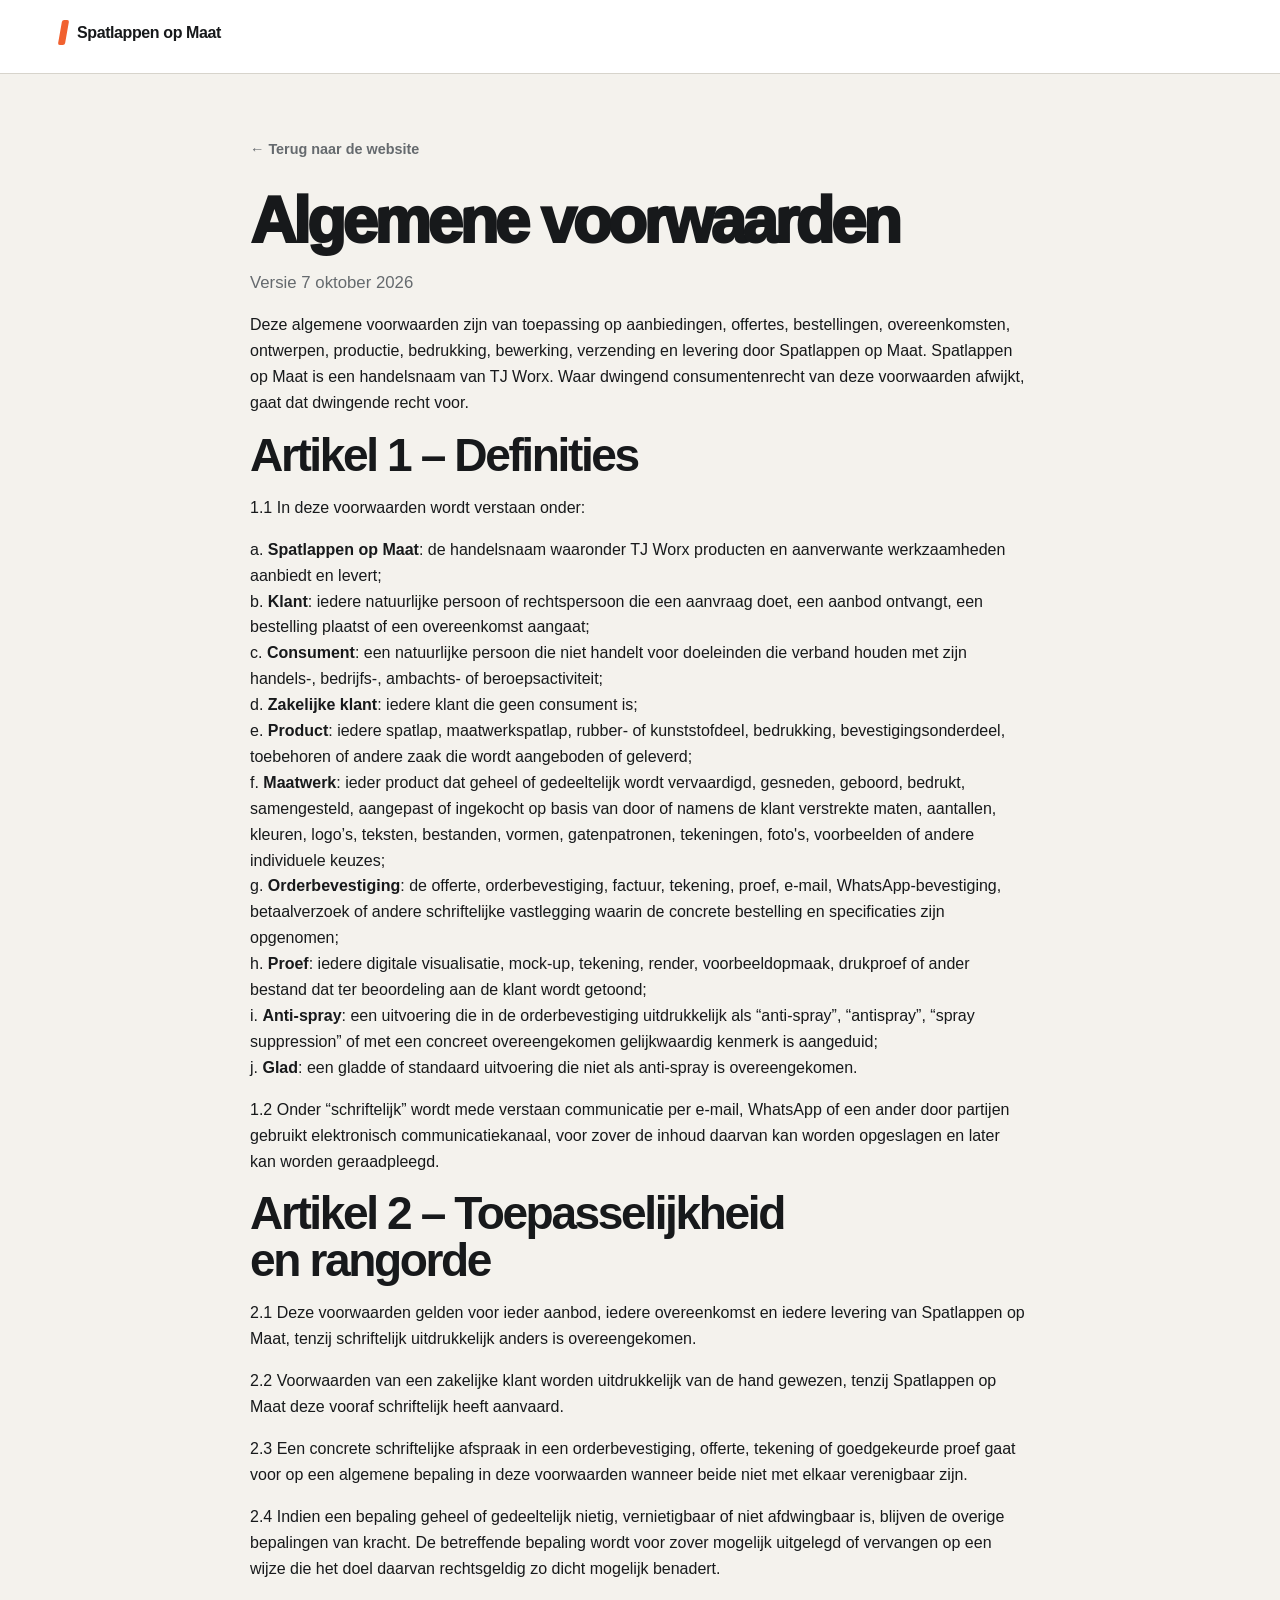
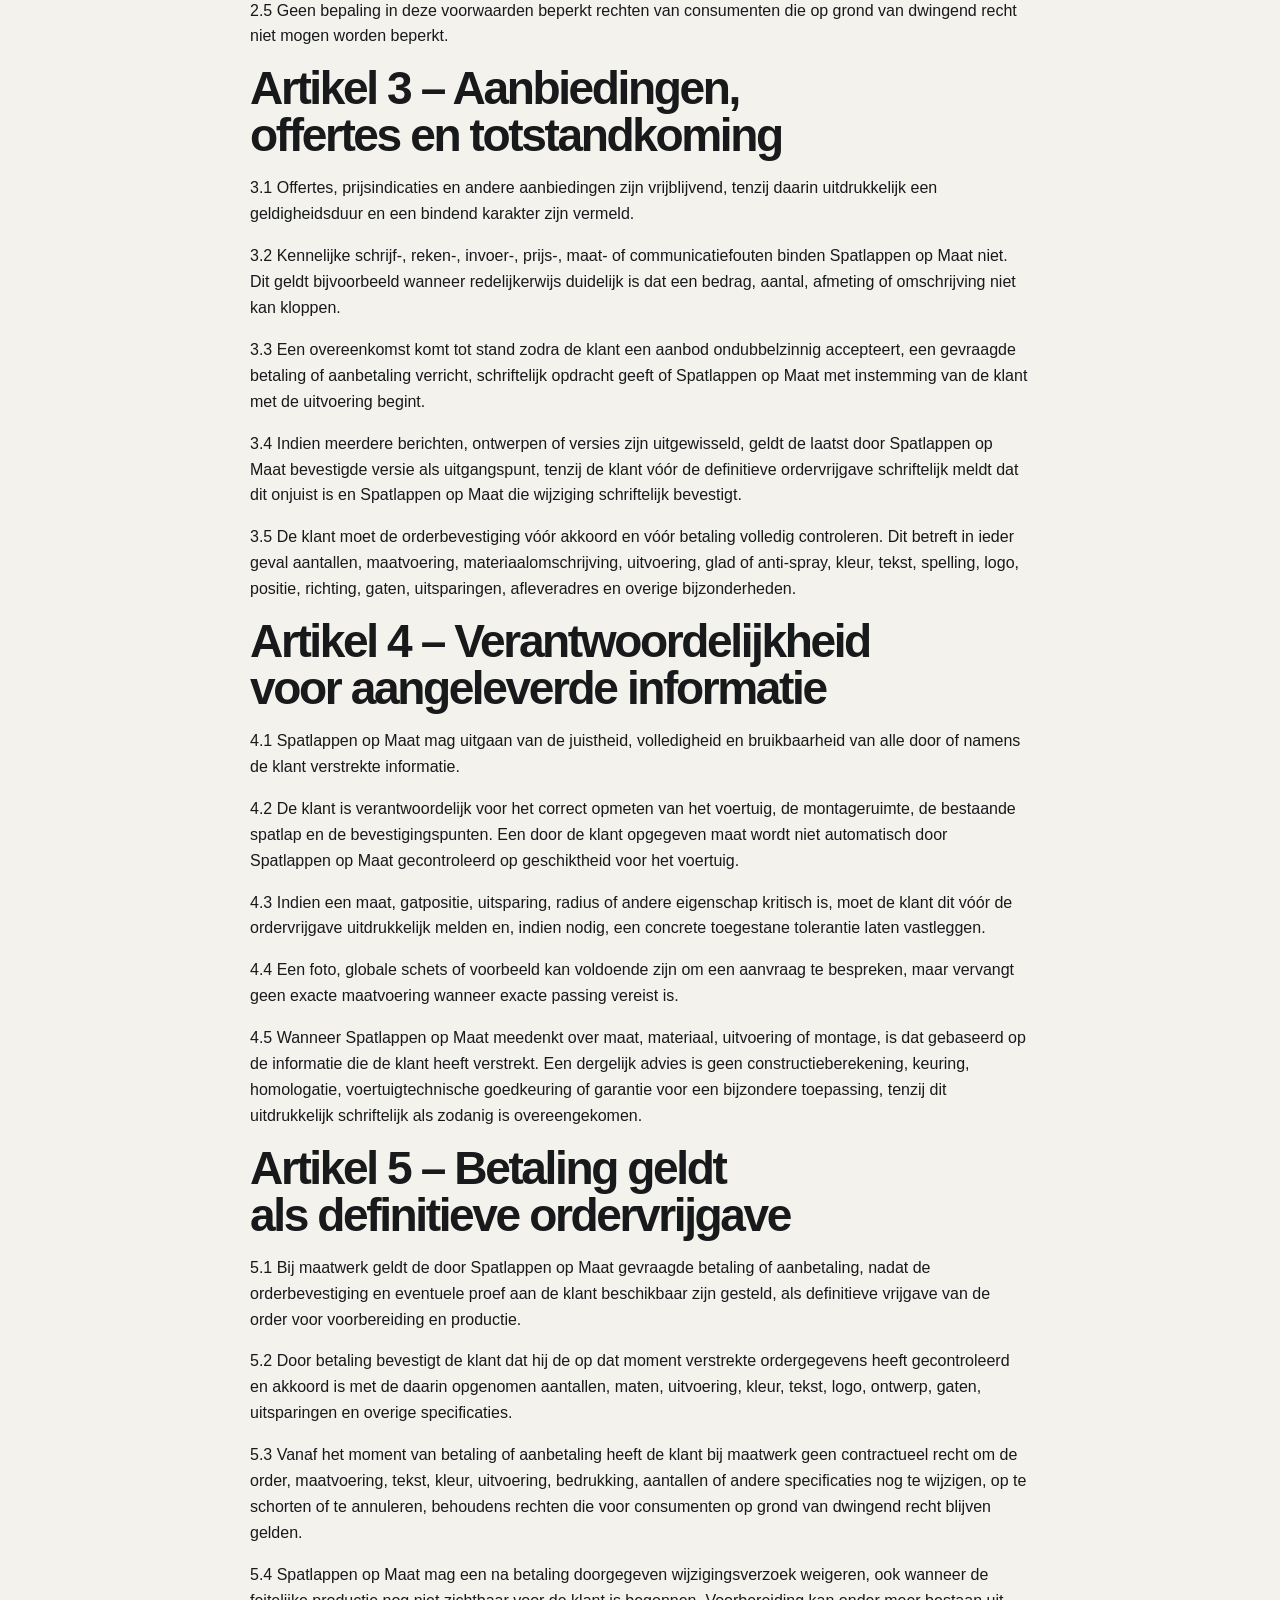
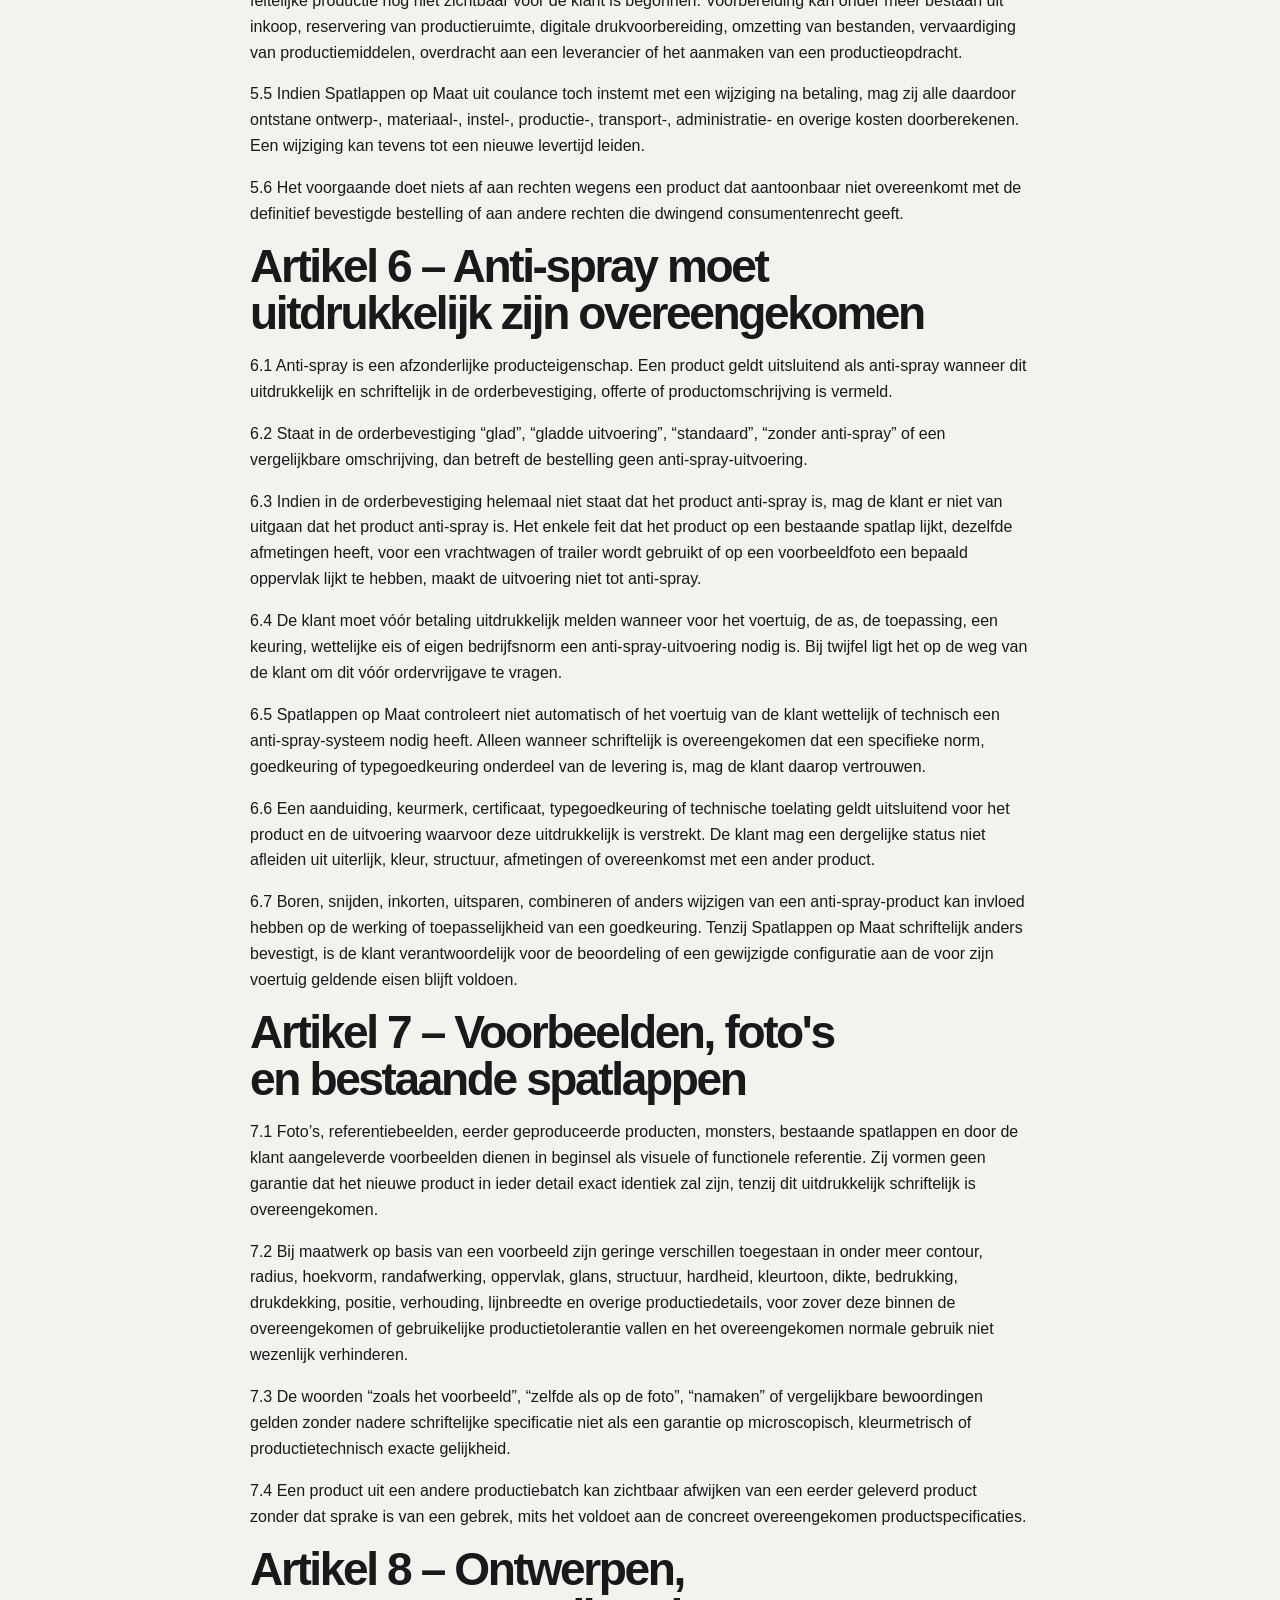
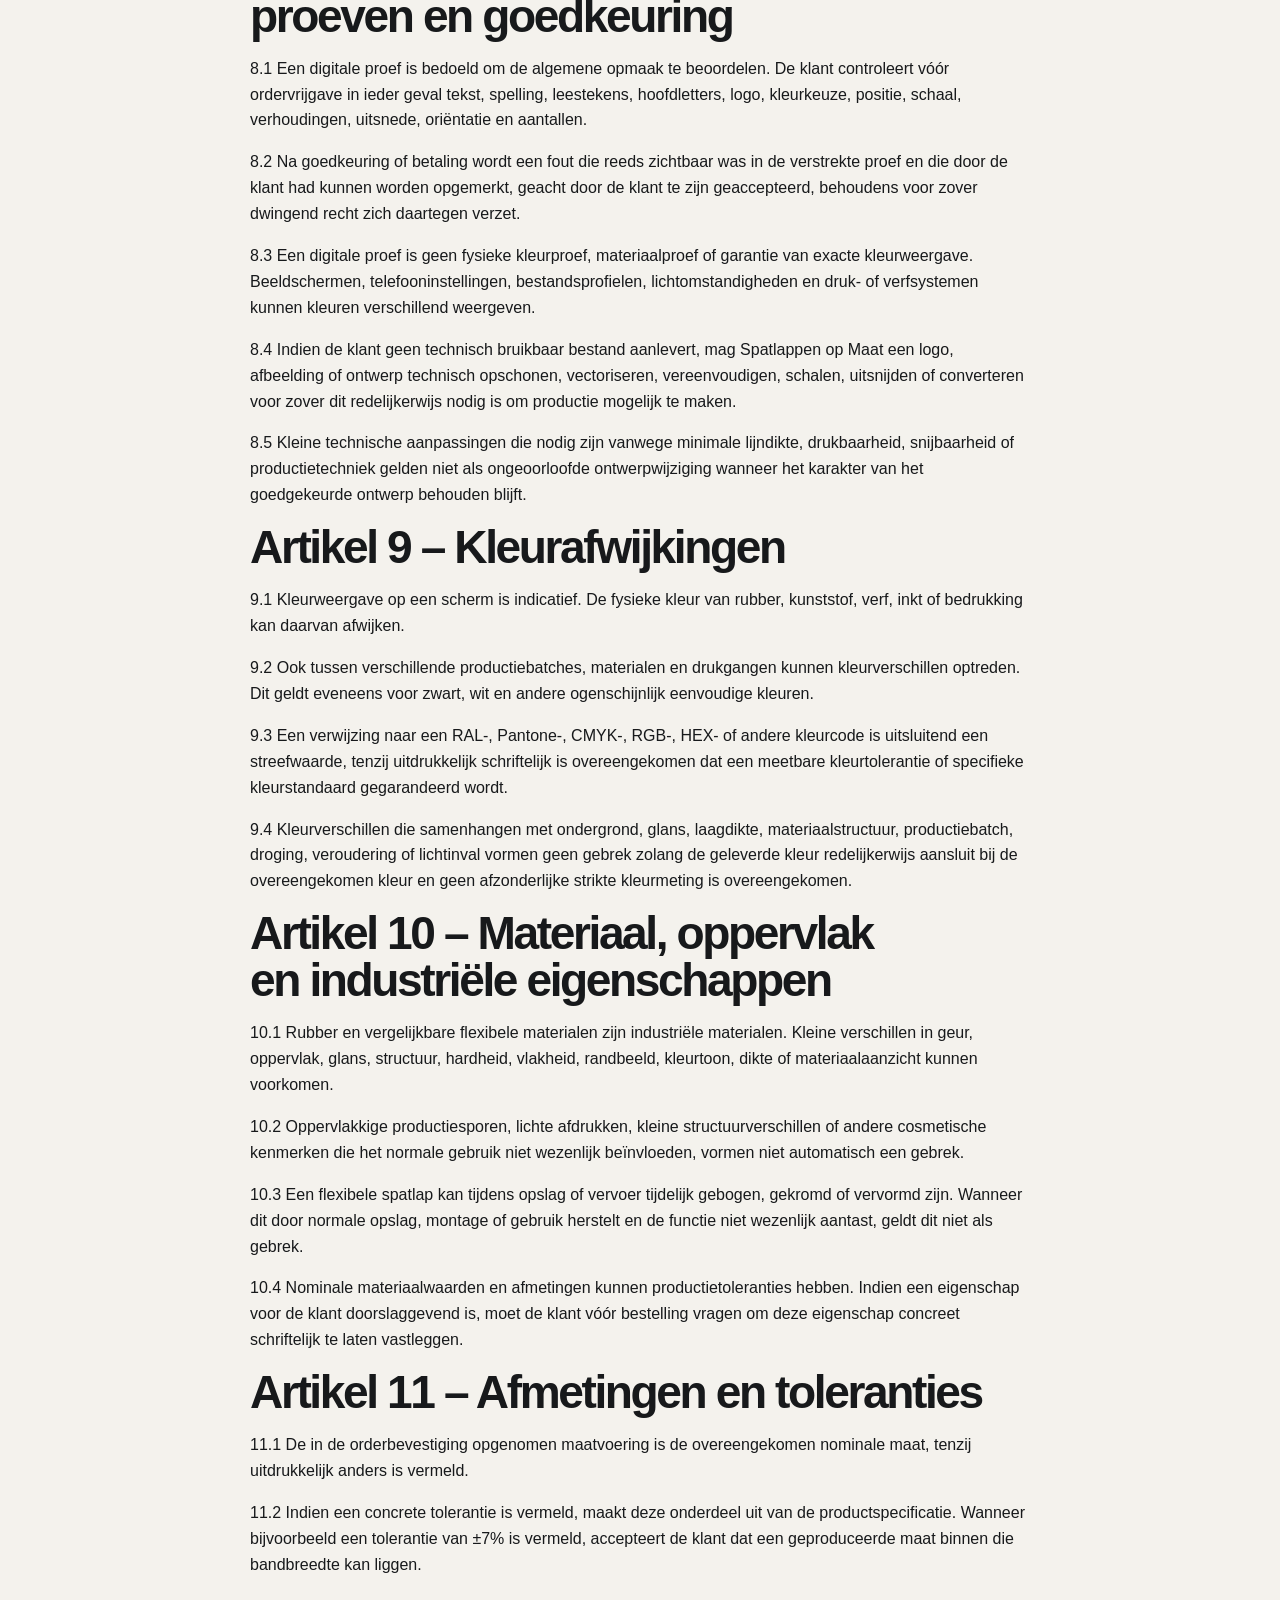
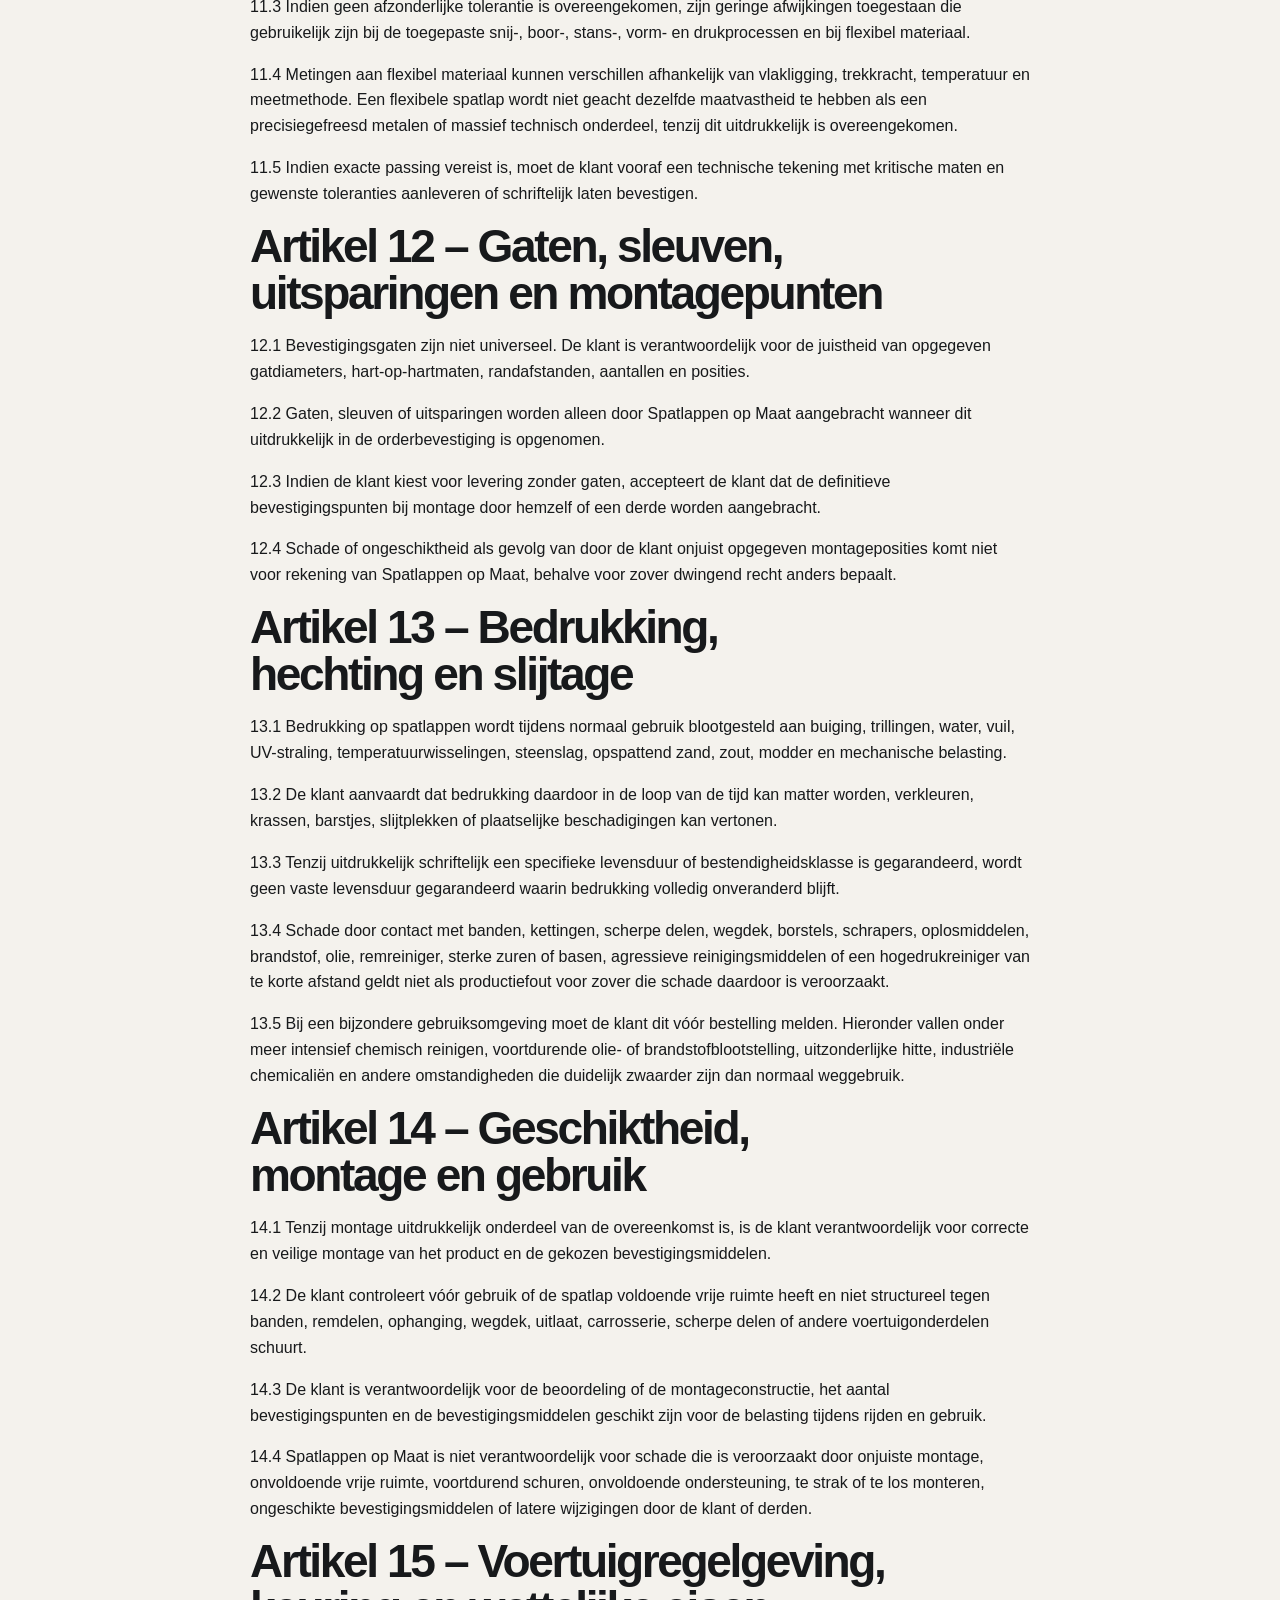
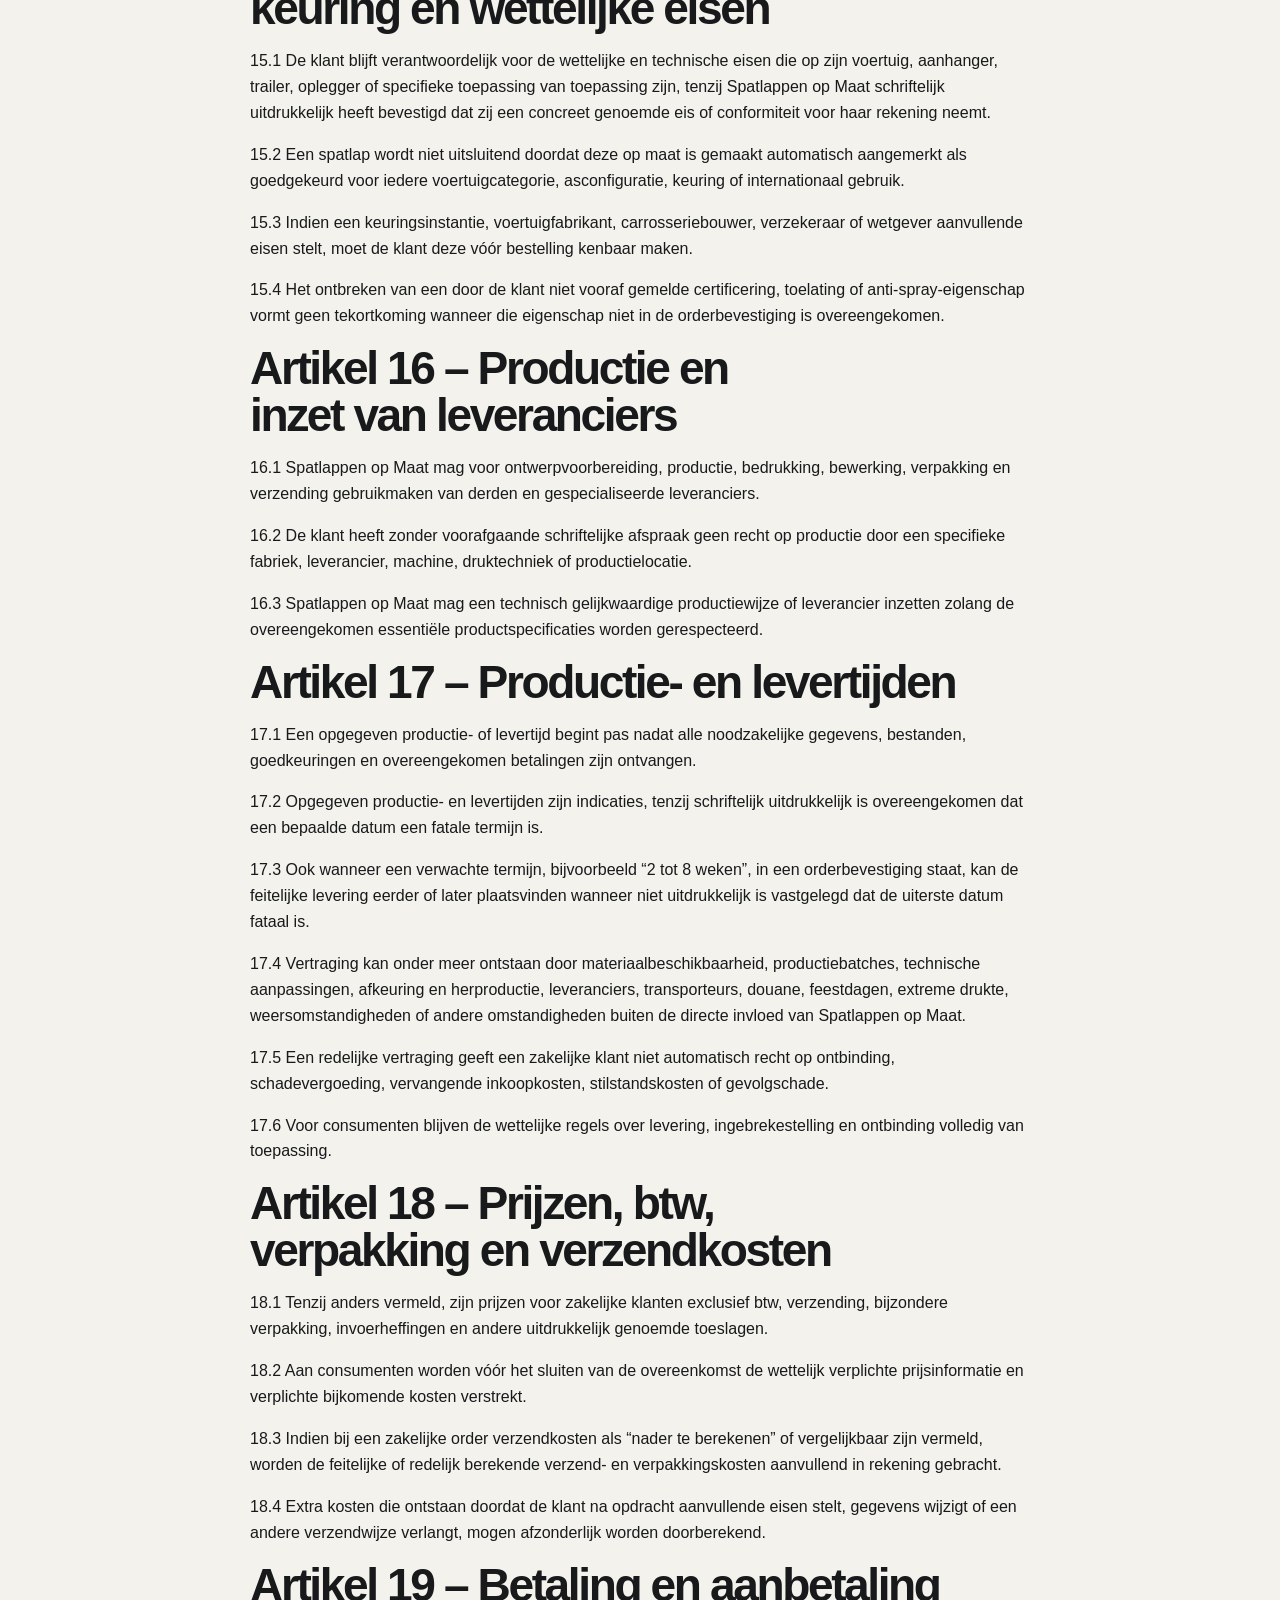
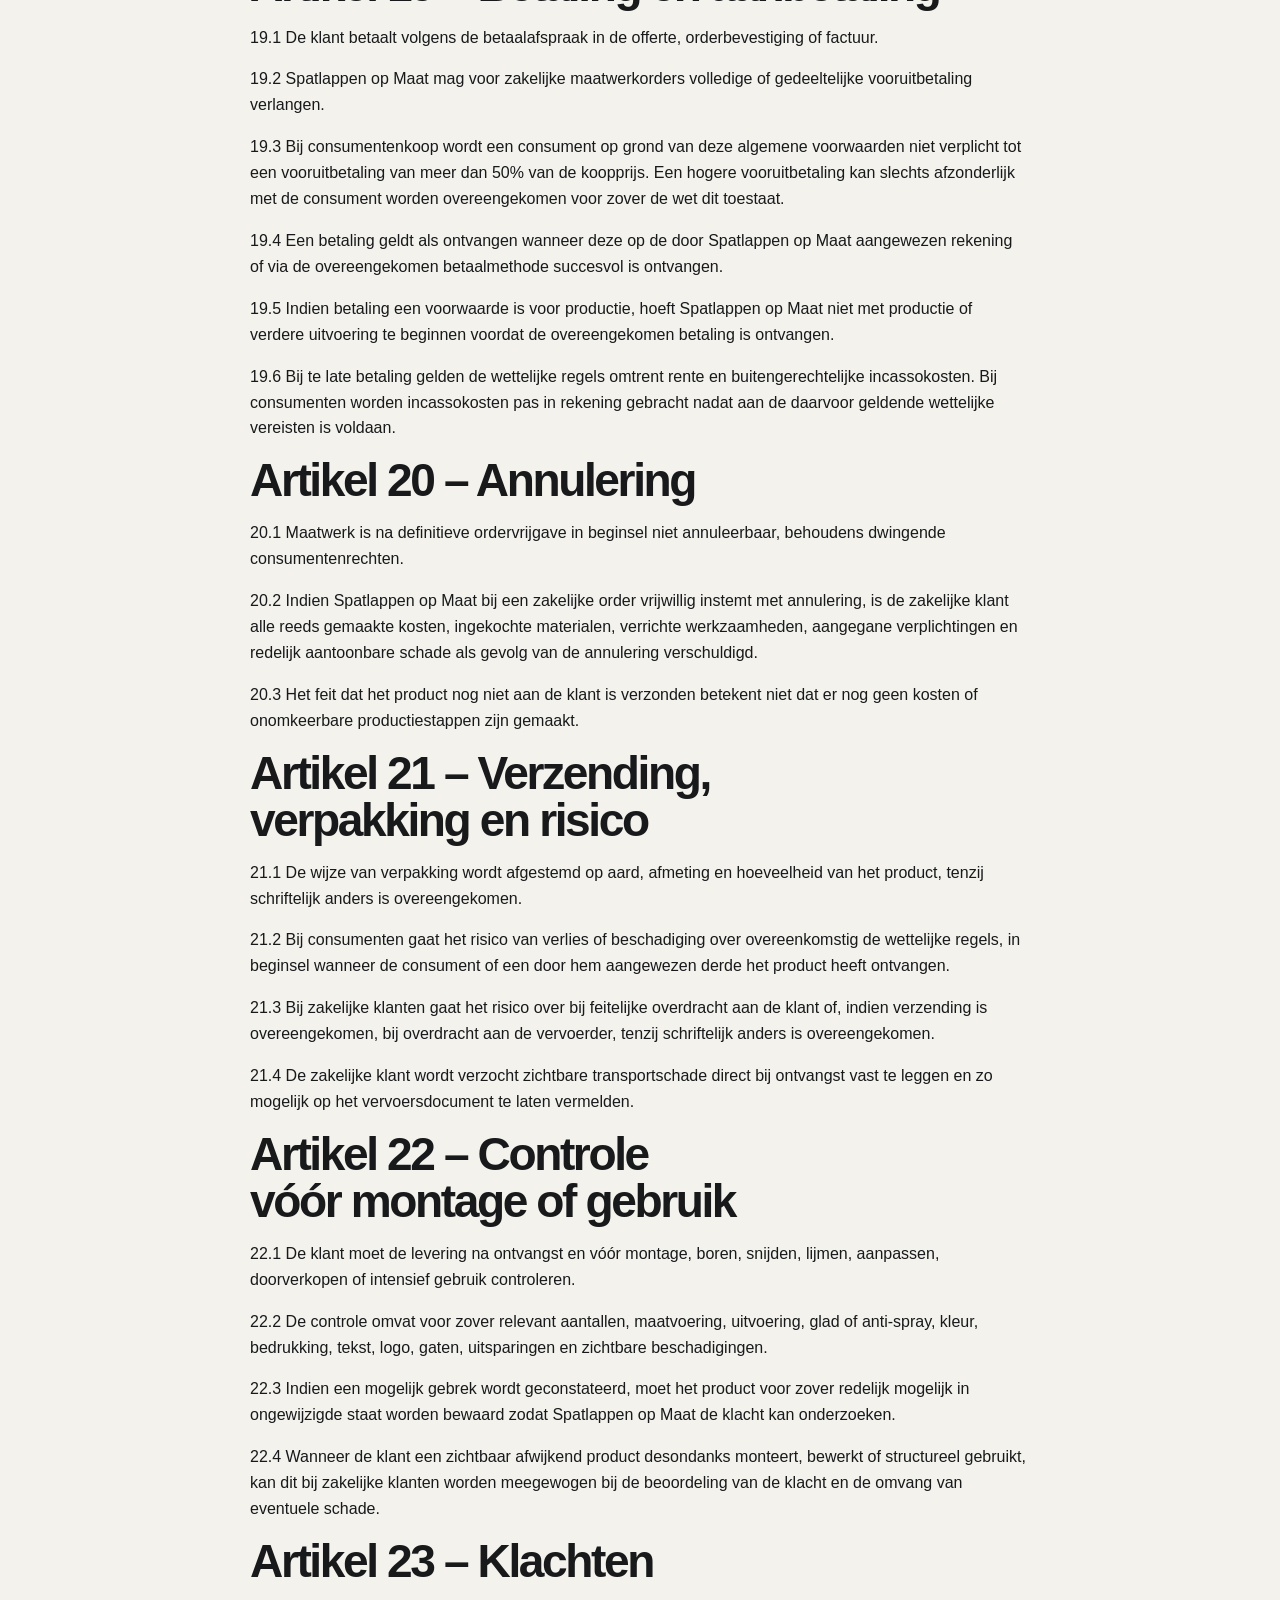
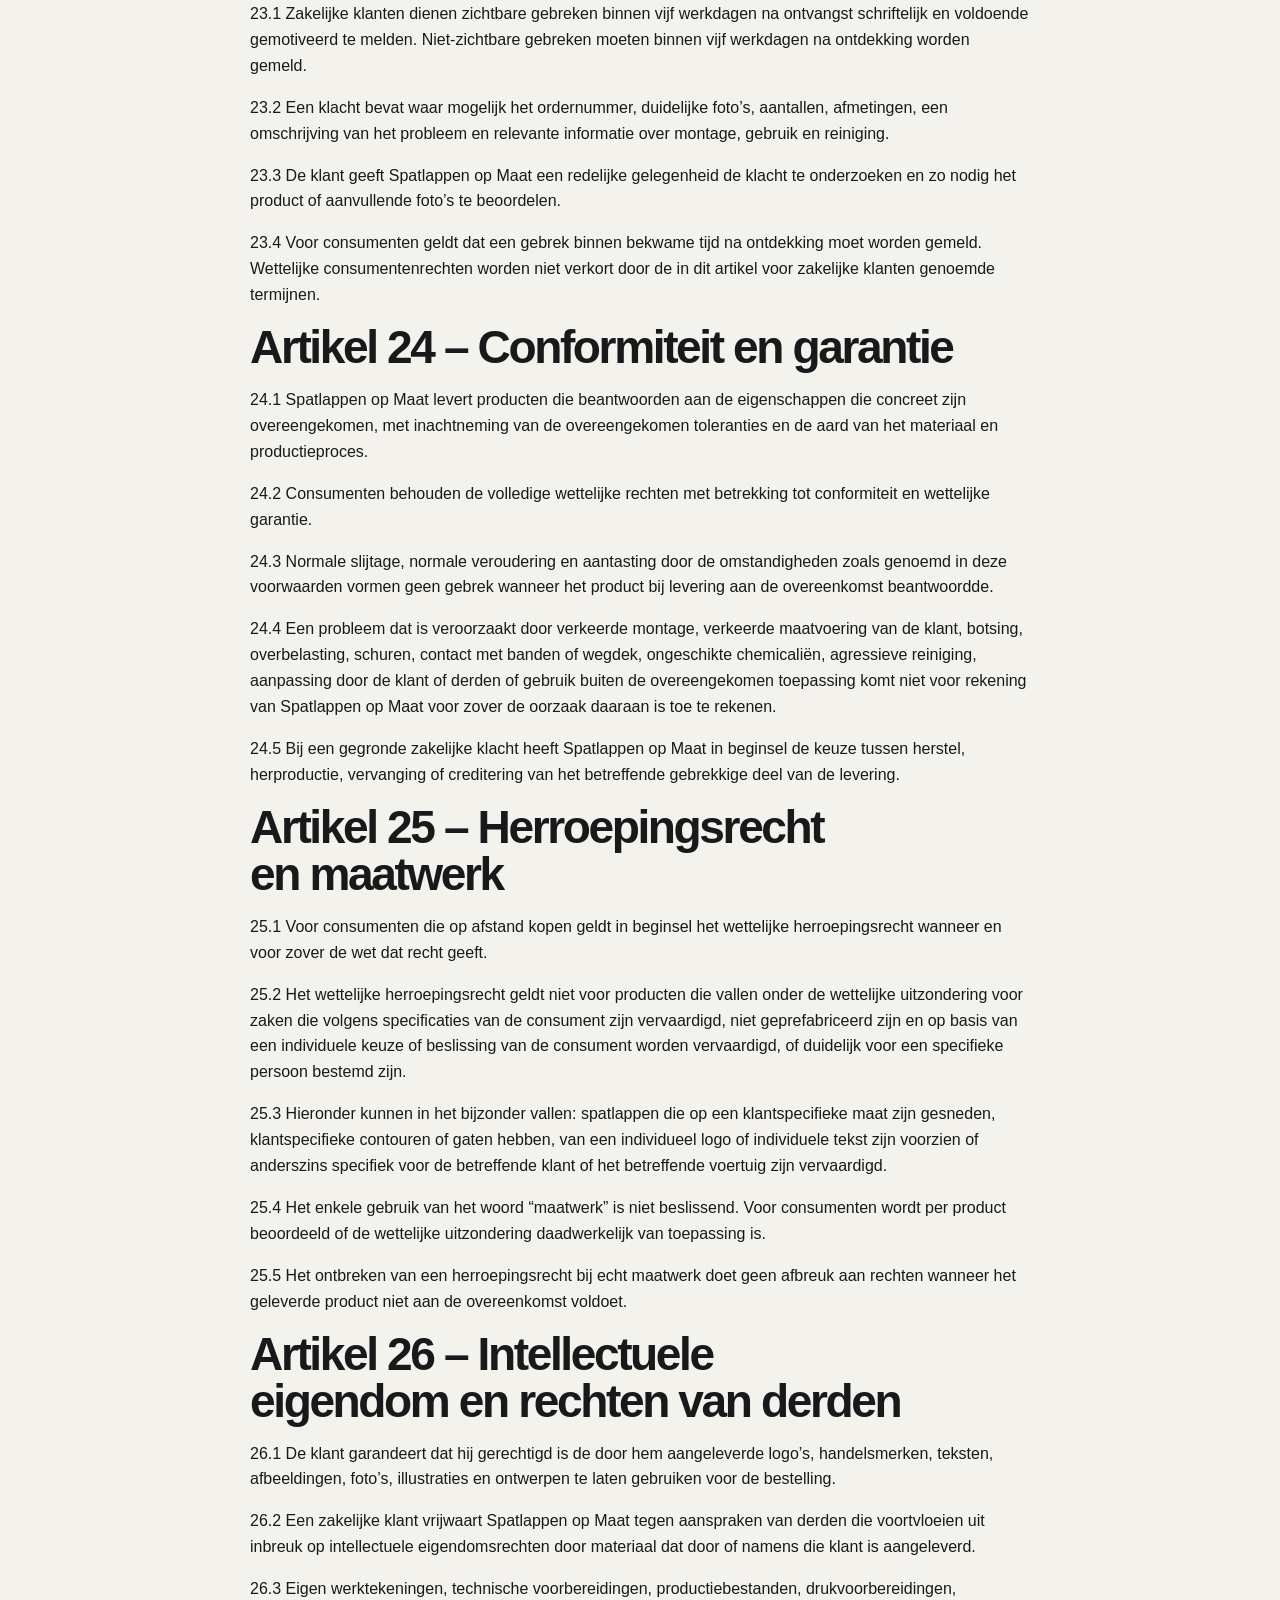
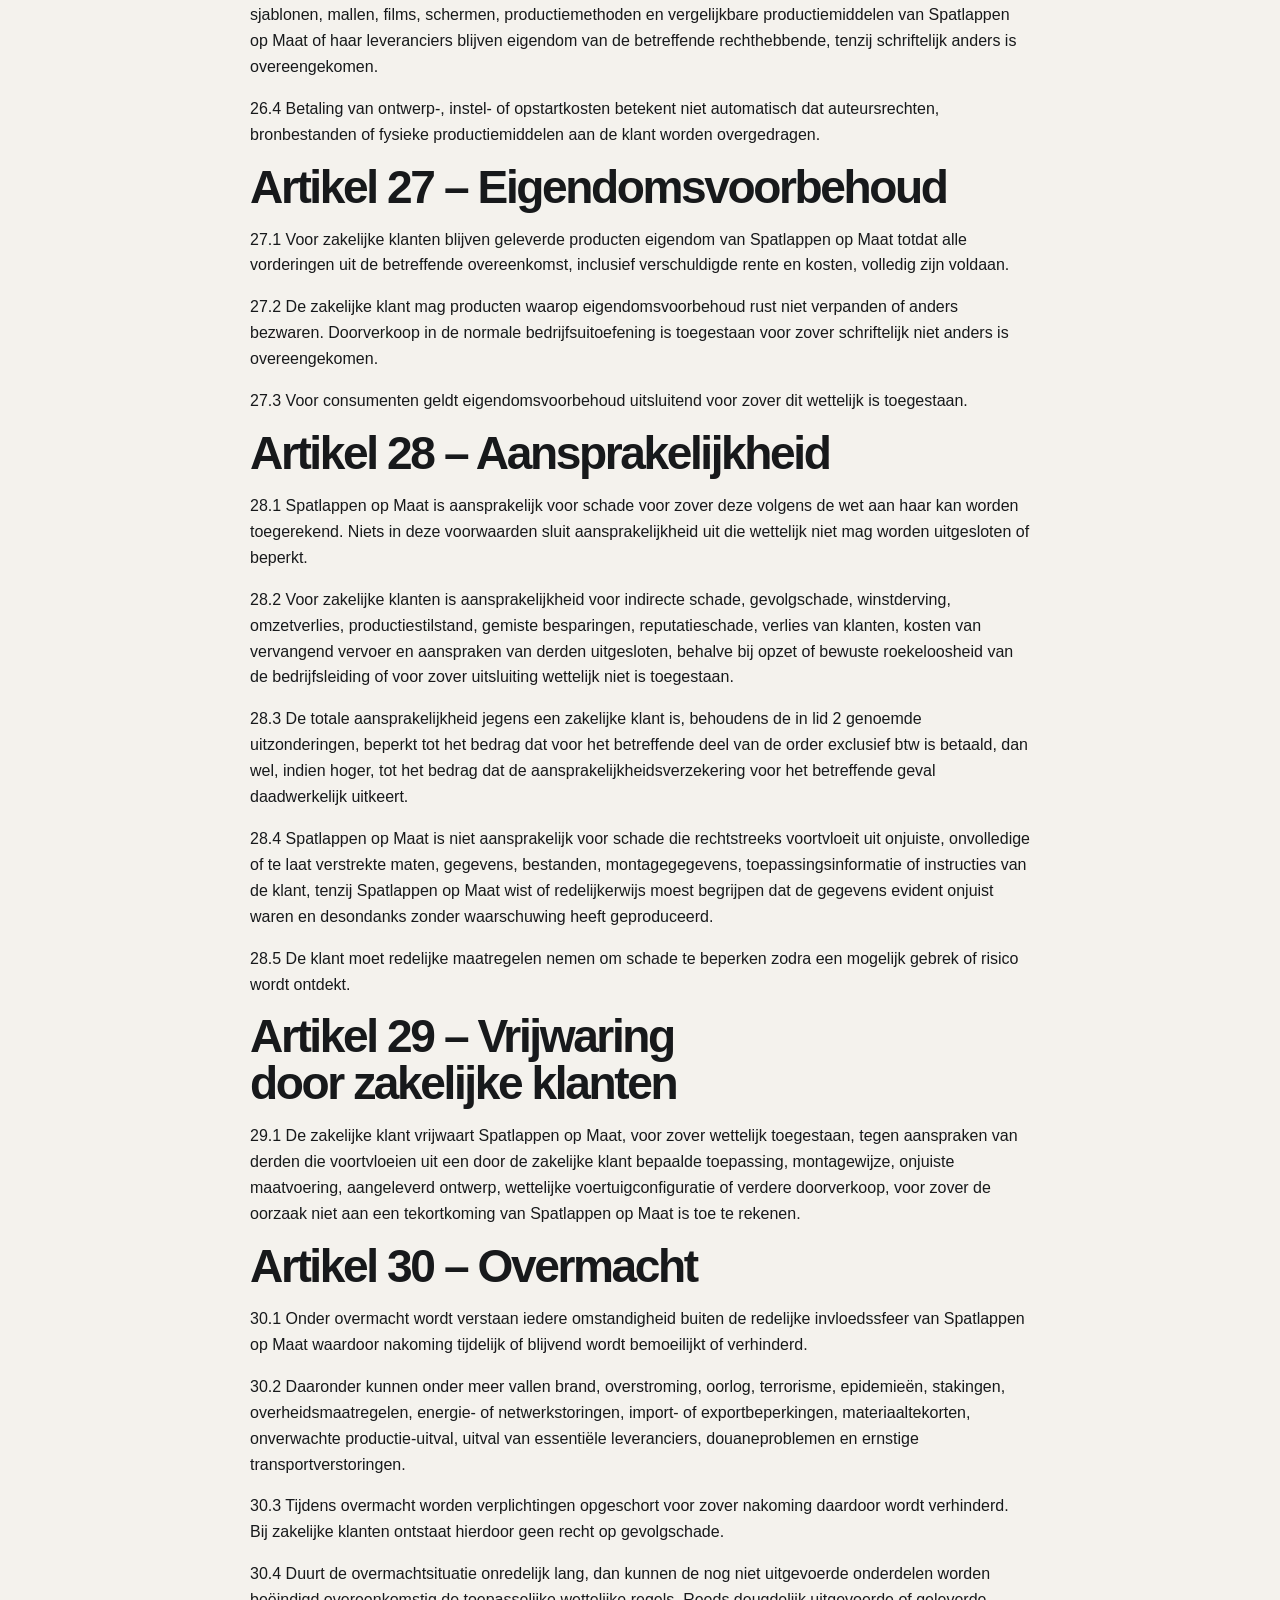
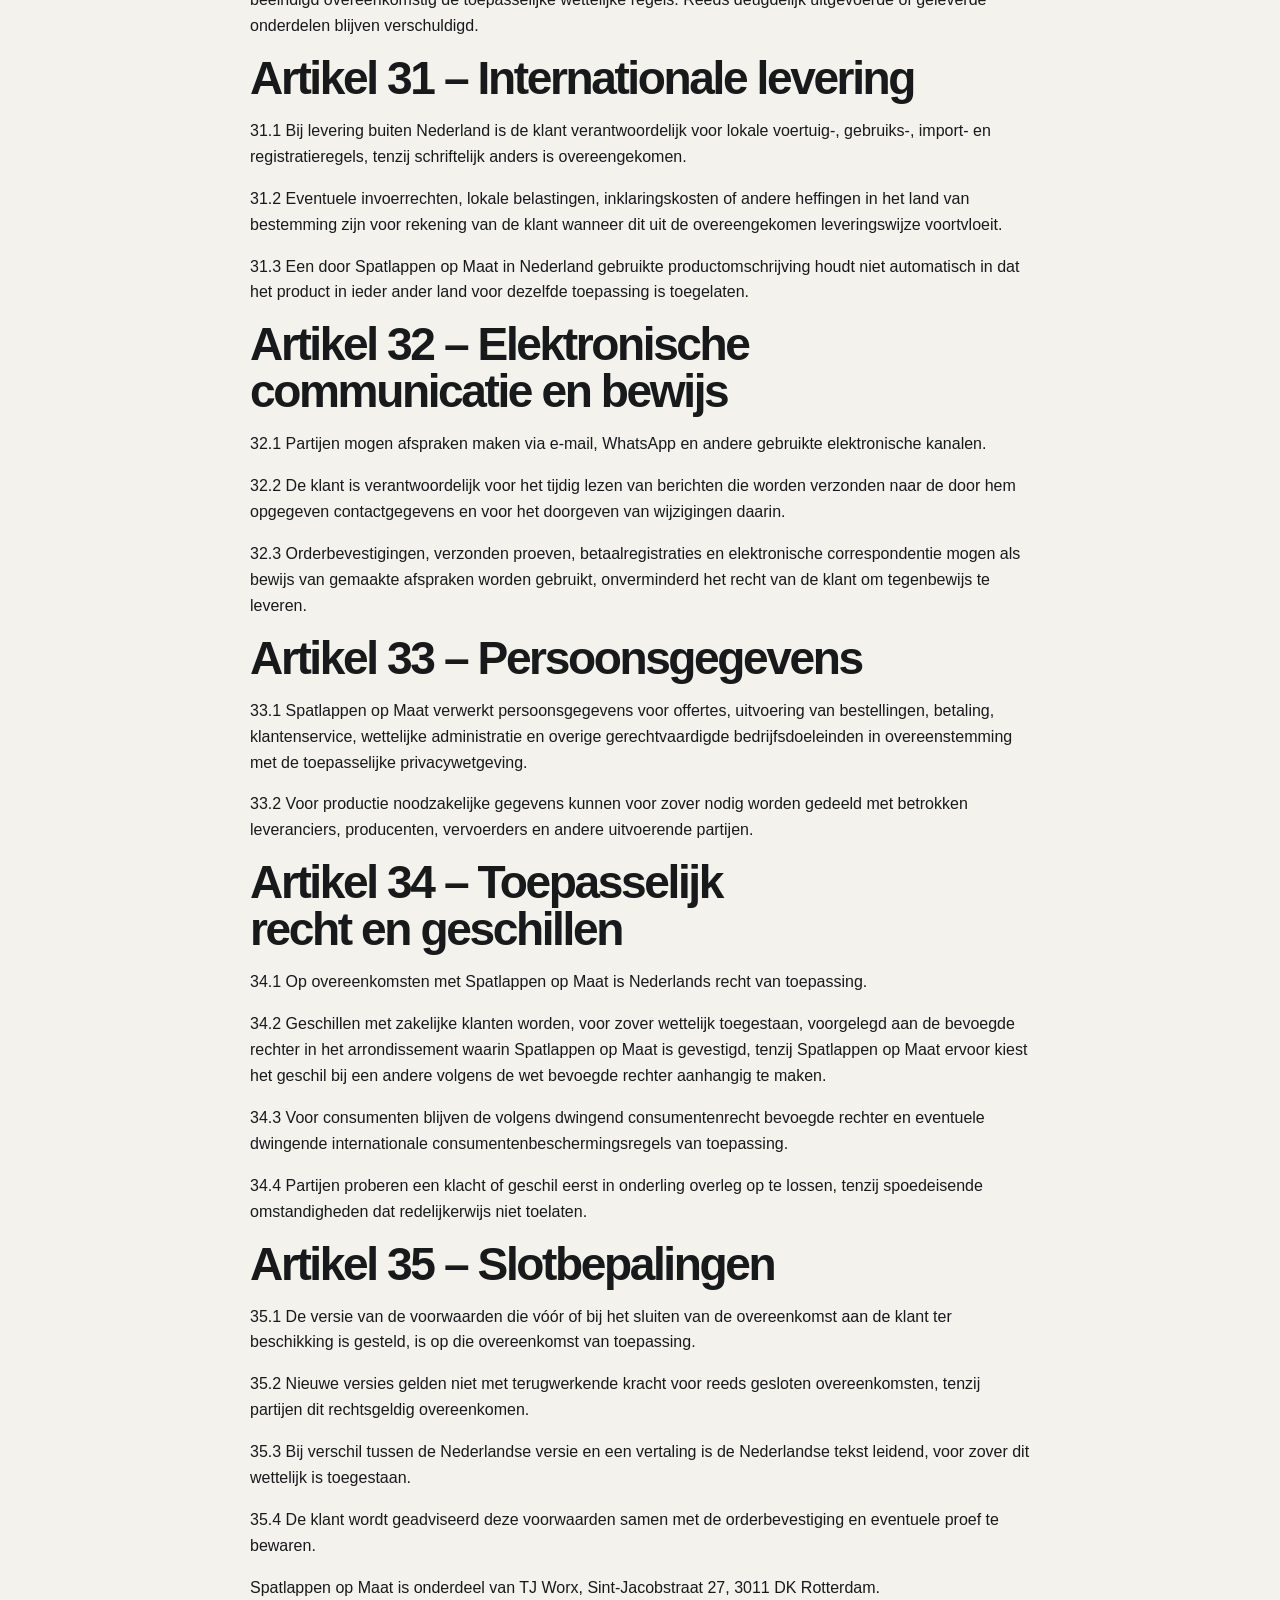
==== algemene-voorwaarden.html @ fbfe8bfc "Voeg uitgebreide algemene voorwaarden toe" ====
<!doctype html>
<html lang="nl">
<head>
  <meta charset="utf-8">
  <meta name="viewport" content="width=device-width, initial-scale=1">

  <title>Algemene voorwaarden | Spatlappen op Maat</title>
  <meta name="description" content="Algemene voorwaarden van Spatlappen op Maat voor offertes, maatwerk, bedrukking, productie, levering en gebruik van spatlappen.">
  <meta name="robots" content="index,follow">
  <link rel="canonical" href="https://spatlappenopmaat.nl/algemene-voorwaarden.html">
  <link rel="describedby" href="https://spatlappenopmaat.nl/llms.txt" type="text/markdown">
  <link rel="stylesheet" href="site.css?v=20260903-18">
  <link rel="icon" href="/favicon-spatlappenopmaat.ico" type="image/x-icon">
</head>

<body class="company-page">

  <header class="company-page-header">
    <div class="container">
      <a class="company-page-brand" href="index.html">Spatlappen op Maat</a>
    </div>
  </header>

  <main class="container company-page-main">
    <a class="company-page-back" href="index.html">← Terug naar de website</a>

    <h1>Algemene voorwaarden</h1>
    <p class="company-page-intro">Versie 7 oktober 2026</p>

    <div class="legal-copy">
      <p>
        Deze algemene voorwaarden zijn van toepassing op aanbiedingen, offertes, bestellingen, overeenkomsten,
        ontwerpen, productie, bedrukking, bewerking, verzending en levering door Spatlappen op Maat. Spatlappen
        op Maat is een handelsnaam van TJ Worx. Waar dwingend consumentenrecht van deze voorwaarden afwijkt,
        gaat dat dwingende recht voor.
      </p>

      <h2>Artikel 1 – Definities</h2>
      <p>1.1 In deze voorwaarden wordt verstaan onder:</p>
      <p>
        a. <strong>Spatlappen op Maat</strong>: de handelsnaam waaronder TJ Worx producten en aanverwante
        werkzaamheden aanbiedt en levert;<br>
        b. <strong>Klant</strong>: iedere natuurlijke persoon of rechtspersoon die een aanvraag doet, een aanbod
        ontvangt, een bestelling plaatst of een overeenkomst aangaat;<br>
        c. <strong>Consument</strong>: een natuurlijke persoon die niet handelt voor doeleinden die verband houden
        met zijn handels-, bedrijfs-, ambachts- of beroepsactiviteit;<br>
        d. <strong>Zakelijke klant</strong>: iedere klant die geen consument is;<br>
        e. <strong>Product</strong>: iedere spatlap, maatwerkspatlap, rubber- of kunststofdeel, bedrukking,
        bevestigingsonderdeel, toebehoren of andere zaak die wordt aangeboden of geleverd;<br>
        f. <strong>Maatwerk</strong>: ieder product dat geheel of gedeeltelijk wordt vervaardigd, gesneden, geboord,
        bedrukt, samengesteld, aangepast of ingekocht op basis van door of namens de klant verstrekte maten,
        aantallen, kleuren, logo’s, teksten, bestanden, vormen, gatenpatronen, tekeningen, foto's, voorbeelden of
        andere individuele keuzes;<br>
        g. <strong>Orderbevestiging</strong>: de offerte, orderbevestiging, factuur, tekening, proef, e-mail,
        WhatsApp-bevestiging, betaalverzoek of andere schriftelijke vastlegging waarin de concrete bestelling en
        specificaties zijn opgenomen;<br>
        h. <strong>Proef</strong>: iedere digitale visualisatie, mock-up, tekening, render, voorbeeldopmaak,
        drukproef of ander bestand dat ter beoordeling aan de klant wordt getoond;<br>
        i. <strong>Anti-spray</strong>: een uitvoering die in de orderbevestiging uitdrukkelijk als “anti-spray”,
        “antispray”, “spray suppression” of met een concreet overeengekomen gelijkwaardig kenmerk is aangeduid;<br>
        j. <strong>Glad</strong>: een gladde of standaard uitvoering die niet als anti-spray is overeengekomen.
      </p>
      <p>
        1.2 Onder “schriftelijk” wordt mede verstaan communicatie per e-mail, WhatsApp of een ander door partijen
        gebruikt elektronisch communicatiekanaal, voor zover de inhoud daarvan kan worden opgeslagen en later kan
        worden geraadpleegd.
      </p>

      <h2>Artikel 2 – Toepasselijkheid en rangorde</h2>
      <p>
        2.1 Deze voorwaarden gelden voor ieder aanbod, iedere overeenkomst en iedere levering van Spatlappen op Maat,
        tenzij schriftelijk uitdrukkelijk anders is overeengekomen.
      </p>
      <p>
        2.2 Voorwaarden van een zakelijke klant worden uitdrukkelijk van de hand gewezen, tenzij Spatlappen op Maat
        deze vooraf schriftelijk heeft aanvaard.
      </p>
      <p>
        2.3 Een concrete schriftelijke afspraak in een orderbevestiging, offerte, tekening of goedgekeurde proef gaat
        voor op een algemene bepaling in deze voorwaarden wanneer beide niet met elkaar verenigbaar zijn.
      </p>
      <p>
        2.4 Indien een bepaling geheel of gedeeltelijk nietig, vernietigbaar of niet afdwingbaar is, blijven de
        overige bepalingen van kracht. De betreffende bepaling wordt voor zover mogelijk uitgelegd of vervangen op
        een wijze die het doel daarvan rechtsgeldig zo dicht mogelijk benadert.
      </p>
      <p>
        2.5 Geen bepaling in deze voorwaarden beperkt rechten van consumenten die op grond van dwingend recht niet
        mogen worden beperkt.
      </p>

      <h2>Artikel 3 – Aanbiedingen, offertes en totstandkoming</h2>
      <p>
        3.1 Offertes, prijsindicaties en andere aanbiedingen zijn vrijblijvend, tenzij daarin uitdrukkelijk een
        geldigheidsduur en een bindend karakter zijn vermeld.
      </p>
      <p>
        3.2 Kennelijke schrijf-, reken-, invoer-, prijs-, maat- of communicatiefouten binden Spatlappen op Maat niet.
        Dit geldt bijvoorbeeld wanneer redelijkerwijs duidelijk is dat een bedrag, aantal, afmeting of omschrijving
        niet kan kloppen.
      </p>
      <p>
        3.3 Een overeenkomst komt tot stand zodra de klant een aanbod ondubbelzinnig accepteert, een gevraagde
        betaling of aanbetaling verricht, schriftelijk opdracht geeft of Spatlappen op Maat met instemming van de
        klant met de uitvoering begint.
      </p>
      <p>
        3.4 Indien meerdere berichten, ontwerpen of versies zijn uitgewisseld, geldt de laatst door Spatlappen op
        Maat bevestigde versie als uitgangspunt, tenzij de klant vóór de definitieve ordervrijgave schriftelijk meldt
        dat dit onjuist is en Spatlappen op Maat die wijziging schriftelijk bevestigt.
      </p>
      <p>
        3.5 De klant moet de orderbevestiging vóór akkoord en vóór betaling volledig controleren. Dit betreft in ieder
        geval aantallen, maatvoering, materiaalomschrijving, uitvoering, glad of anti-spray, kleur, tekst, spelling,
        logo, positie, richting, gaten, uitsparingen, afleveradres en overige bijzonderheden.
      </p>

      <h2>Artikel 4 – Verantwoordelijkheid voor aangeleverde informatie</h2>
      <p>
        4.1 Spatlappen op Maat mag uitgaan van de juistheid, volledigheid en bruikbaarheid van alle door of namens de
        klant verstrekte informatie.
      </p>
      <p>
        4.2 De klant is verantwoordelijk voor het correct opmeten van het voertuig, de montageruimte, de bestaande
        spatlap en de bevestigingspunten. Een door de klant opgegeven maat wordt niet automatisch door Spatlappen op
        Maat gecontroleerd op geschiktheid voor het voertuig.
      </p>
      <p>
        4.3 Indien een maat, gatpositie, uitsparing, radius of andere eigenschap kritisch is, moet de klant dit vóór
        de ordervrijgave uitdrukkelijk melden en, indien nodig, een concrete toegestane tolerantie laten vastleggen.
      </p>
      <p>
        4.4 Een foto, globale schets of voorbeeld kan voldoende zijn om een aanvraag te bespreken, maar vervangt geen
        exacte maatvoering wanneer exacte passing vereist is.
      </p>
      <p>
        4.5 Wanneer Spatlappen op Maat meedenkt over maat, materiaal, uitvoering of montage, is dat gebaseerd op de
        informatie die de klant heeft verstrekt. Een dergelijk advies is geen constructieberekening, keuring,
        homologatie, voertuigtechnische goedkeuring of garantie voor een bijzondere toepassing, tenzij dit
        uitdrukkelijk schriftelijk als zodanig is overeengekomen.
      </p>

      <h2>Artikel 5 – Betaling geldt als definitieve ordervrijgave</h2>
      <p>
        5.1 Bij maatwerk geldt de door Spatlappen op Maat gevraagde betaling of aanbetaling, nadat de
        orderbevestiging en eventuele proef aan de klant beschikbaar zijn gesteld, als definitieve vrijgave van de
        order voor voorbereiding en productie.
      </p>
      <p>
        5.2 Door betaling bevestigt de klant dat hij de op dat moment verstrekte ordergegevens heeft gecontroleerd en
        akkoord is met de daarin opgenomen aantallen, maten, uitvoering, kleur, tekst, logo, ontwerp, gaten,
        uitsparingen en overige specificaties.
      </p>
      <p>
        5.3 Vanaf het moment van betaling of aanbetaling heeft de klant bij maatwerk geen contractueel recht om de
        order, maatvoering, tekst, kleur, uitvoering, bedrukking, aantallen of andere specificaties nog te wijzigen,
        op te schorten of te annuleren, behoudens rechten die voor consumenten op grond van dwingend recht blijven
        gelden.
      </p>
      <p>
        5.4 Spatlappen op Maat mag een na betaling doorgegeven wijzigingsverzoek weigeren, ook wanneer de feitelijke
        productie nog niet zichtbaar voor de klant is begonnen. Voorbereiding kan onder meer bestaan uit inkoop,
        reservering van productieruimte, digitale drukvoorbereiding, omzetting van bestanden, vervaardiging van
        productiemiddelen, overdracht aan een leverancier of het aanmaken van een productieopdracht.
      </p>
      <p>
        5.5 Indien Spatlappen op Maat uit coulance toch instemt met een wijziging na betaling, mag zij alle daardoor
        ontstane ontwerp-, materiaal-, instel-, productie-, transport-, administratie- en overige kosten
        doorberekenen. Een wijziging kan tevens tot een nieuwe levertijd leiden.
      </p>
      <p>
        5.6 Het voorgaande doet niets af aan rechten wegens een product dat aantoonbaar niet overeenkomt met de
        definitief bevestigde bestelling of aan andere rechten die dwingend consumentenrecht geeft.
      </p>

      <h2>Artikel 6 – Anti-spray moet uitdrukkelijk zijn overeengekomen</h2>
      <p>
        6.1 Anti-spray is een afzonderlijke producteigenschap. Een product geldt uitsluitend als anti-spray wanneer
        dit uitdrukkelijk en schriftelijk in de orderbevestiging, offerte of productomschrijving is vermeld.
      </p>
      <p>
        6.2 Staat in de orderbevestiging “glad”, “gladde uitvoering”, “standaard”, “zonder anti-spray” of een
        vergelijkbare omschrijving, dan betreft de bestelling geen anti-spray-uitvoering.
      </p>
      <p>
        6.3 Indien in de orderbevestiging helemaal niet staat dat het product anti-spray is, mag de klant er niet van
        uitgaan dat het product anti-spray is. Het enkele feit dat het product op een bestaande spatlap lijkt, dezelfde
        afmetingen heeft, voor een vrachtwagen of trailer wordt gebruikt of op een voorbeeldfoto een bepaald
        oppervlak lijkt te hebben, maakt de uitvoering niet tot anti-spray.
      </p>
      <p>
        6.4 De klant moet vóór betaling uitdrukkelijk melden wanneer voor het voertuig, de as, de toepassing, een
        keuring, wettelijke eis of eigen bedrijfsnorm een anti-spray-uitvoering nodig is. Bij twijfel ligt het op de
        weg van de klant om dit vóór ordervrijgave te vragen.
      </p>
      <p>
        6.5 Spatlappen op Maat controleert niet automatisch of het voertuig van de klant wettelijk of technisch een
        anti-spray-systeem nodig heeft. Alleen wanneer schriftelijk is overeengekomen dat een specifieke norm,
        goedkeuring of typegoedkeuring onderdeel van de levering is, mag de klant daarop vertrouwen.
      </p>
      <p>
        6.6 Een aanduiding, keurmerk, certificaat, typegoedkeuring of technische toelating geldt uitsluitend voor het
        product en de uitvoering waarvoor deze uitdrukkelijk is verstrekt. De klant mag een dergelijke status niet
        afleiden uit uiterlijk, kleur, structuur, afmetingen of overeenkomst met een ander product.
      </p>
      <p>
        6.7 Boren, snijden, inkorten, uitsparen, combineren of anders wijzigen van een anti-spray-product kan invloed
        hebben op de werking of toepasselijkheid van een goedkeuring. Tenzij Spatlappen op Maat schriftelijk anders
        bevestigt, is de klant verantwoordelijk voor de beoordeling of een gewijzigde configuratie aan de voor zijn
        voertuig geldende eisen blijft voldoen.
      </p>

      <h2>Artikel 7 – Voorbeelden, foto's en bestaande spatlappen</h2>
      <p>
        7.1 Foto’s, referentiebeelden, eerder geproduceerde producten, monsters, bestaande spatlappen en door de klant
        aangeleverde voorbeelden dienen in beginsel als visuele of functionele referentie. Zij vormen geen garantie
        dat het nieuwe product in ieder detail exact identiek zal zijn, tenzij dit uitdrukkelijk schriftelijk is
        overeengekomen.
      </p>
      <p>
        7.2 Bij maatwerk op basis van een voorbeeld zijn geringe verschillen toegestaan in onder meer contour,
        radius, hoekvorm, randafwerking, oppervlak, glans, structuur, hardheid, kleurtoon, dikte, bedrukking,
        drukdekking, positie, verhouding, lijnbreedte en overige productiedetails, voor zover deze binnen de
        overeengekomen of gebruikelijke productietolerantie vallen en het overeengekomen normale gebruik niet
        wezenlijk verhinderen.
      </p>
      <p>
        7.3 De woorden “zoals het voorbeeld”, “zelfde als op de foto”, “namaken” of vergelijkbare bewoordingen gelden
        zonder nadere schriftelijke specificatie niet als een garantie op microscopisch, kleurmetrisch of
        productietechnisch exacte gelijkheid.
      </p>
      <p>
        7.4 Een product uit een andere productiebatch kan zichtbaar afwijken van een eerder geleverd product zonder
        dat sprake is van een gebrek, mits het voldoet aan de concreet overeengekomen productspecificaties.
      </p>

      <h2>Artikel 8 – Ontwerpen, proeven en goedkeuring</h2>
      <p>
        8.1 Een digitale proef is bedoeld om de algemene opmaak te beoordelen. De klant controleert vóór
        ordervrijgave in ieder geval tekst, spelling, leestekens, hoofdletters, logo, kleurkeuze, positie, schaal,
        verhoudingen, uitsnede, oriëntatie en aantallen.
      </p>
      <p>
        8.2 Na goedkeuring of betaling wordt een fout die reeds zichtbaar was in de verstrekte proef en die door de
        klant had kunnen worden opgemerkt, geacht door de klant te zijn geaccepteerd, behoudens voor zover dwingend
        recht zich daartegen verzet.
      </p>
      <p>
        8.3 Een digitale proef is geen fysieke kleurproef, materiaalproef of garantie van exacte kleurweergave.
        Beeldschermen, telefooninstellingen, bestandsprofielen, lichtomstandigheden en druk- of verfsystemen kunnen
        kleuren verschillend weergeven.
      </p>
      <p>
        8.4 Indien de klant geen technisch bruikbaar bestand aanlevert, mag Spatlappen op Maat een logo, afbeelding
        of ontwerp technisch opschonen, vectoriseren, vereenvoudigen, schalen, uitsnijden of converteren voor zover
        dit redelijkerwijs nodig is om productie mogelijk te maken.
      </p>
      <p>
        8.5 Kleine technische aanpassingen die nodig zijn vanwege minimale lijndikte, drukbaarheid, snijbaarheid of
        productietechniek gelden niet als ongeoorloofde ontwerpwijziging wanneer het karakter van het goedgekeurde
        ontwerp behouden blijft.
      </p>

      <h2>Artikel 9 – Kleurafwijkingen</h2>
      <p>
        9.1 Kleurweergave op een scherm is indicatief. De fysieke kleur van rubber, kunststof, verf, inkt of
        bedrukking kan daarvan afwijken.
      </p>
      <p>
        9.2 Ook tussen verschillende productiebatches, materialen en drukgangen kunnen kleurverschillen optreden.
        Dit geldt eveneens voor zwart, wit en andere ogenschijnlijk eenvoudige kleuren.
      </p>
      <p>
        9.3 Een verwijzing naar een RAL-, Pantone-, CMYK-, RGB-, HEX- of andere kleurcode is uitsluitend een
        streefwaarde, tenzij uitdrukkelijk schriftelijk is overeengekomen dat een meetbare kleurtolerantie of
        specifieke kleurstandaard gegarandeerd wordt.
      </p>
      <p>
        9.4 Kleurverschillen die samenhangen met ondergrond, glans, laagdikte, materiaalstructuur, productiebatch,
        droging, veroudering of lichtinval vormen geen gebrek zolang de geleverde kleur redelijkerwijs aansluit bij
        de overeengekomen kleur en geen afzonderlijke strikte kleurmeting is overeengekomen.
      </p>

      <h2>Artikel 10 – Materiaal, oppervlak en industriële eigenschappen</h2>
      <p>
        10.1 Rubber en vergelijkbare flexibele materialen zijn industriële materialen. Kleine verschillen in geur,
        oppervlak, glans, structuur, hardheid, vlakheid, randbeeld, kleurtoon, dikte of materiaalaanzicht kunnen
        voorkomen.
      </p>
      <p>
        10.2 Oppervlakkige productiesporen, lichte afdrukken, kleine structuurverschillen of andere cosmetische
        kenmerken die het normale gebruik niet wezenlijk beïnvloeden, vormen niet automatisch een gebrek.
      </p>
      <p>
        10.3 Een flexibele spatlap kan tijdens opslag of vervoer tijdelijk gebogen, gekromd of vervormd zijn.
        Wanneer dit door normale opslag, montage of gebruik herstelt en de functie niet wezenlijk aantast, geldt dit
        niet als gebrek.
      </p>
      <p>
        10.4 Nominale materiaalwaarden en afmetingen kunnen productietoleranties hebben. Indien een eigenschap voor
        de klant doorslaggevend is, moet de klant vóór bestelling vragen om deze eigenschap concreet schriftelijk te
        laten vastleggen.
      </p>

      <h2>Artikel 11 – Afmetingen en toleranties</h2>
      <p>
        11.1 De in de orderbevestiging opgenomen maatvoering is de overeengekomen nominale maat, tenzij uitdrukkelijk
        anders is vermeld.
      </p>
      <p>
        11.2 Indien een concrete tolerantie is vermeld, maakt deze onderdeel uit van de productspecificatie. Wanneer
        bijvoorbeeld een tolerantie van ±7% is vermeld, accepteert de klant dat een geproduceerde maat binnen die
        bandbreedte kan liggen.
      </p>
      <p>
        11.3 Indien geen afzonderlijke tolerantie is overeengekomen, zijn geringe afwijkingen toegestaan die
        gebruikelijk zijn bij de toegepaste snij-, boor-, stans-, vorm- en drukprocessen en bij flexibel materiaal.
      </p>
      <p>
        11.4 Metingen aan flexibel materiaal kunnen verschillen afhankelijk van vlakligging, trekkracht, temperatuur
        en meetmethode. Een flexibele spatlap wordt niet geacht dezelfde maatvastheid te hebben als een
        precisiegefreesd metalen of massief technisch onderdeel, tenzij dit uitdrukkelijk is overeengekomen.
      </p>
      <p>
        11.5 Indien exacte passing vereist is, moet de klant vooraf een technische tekening met kritische maten en
        gewenste toleranties aanleveren of schriftelijk laten bevestigen.
      </p>

      <h2>Artikel 12 – Gaten, sleuven, uitsparingen en montagepunten</h2>
      <p>
        12.1 Bevestigingsgaten zijn niet universeel. De klant is verantwoordelijk voor de juistheid van opgegeven
        gatdiameters, hart-op-hartmaten, randafstanden, aantallen en posities.
      </p>
      <p>
        12.2 Gaten, sleuven of uitsparingen worden alleen door Spatlappen op Maat aangebracht wanneer dit uitdrukkelijk
        in de orderbevestiging is opgenomen.
      </p>
      <p>
        12.3 Indien de klant kiest voor levering zonder gaten, accepteert de klant dat de definitieve
        bevestigingspunten bij montage door hemzelf of een derde worden aangebracht.
      </p>
      <p>
        12.4 Schade of ongeschiktheid als gevolg van door de klant onjuist opgegeven montageposities komt niet voor
        rekening van Spatlappen op Maat, behalve voor zover dwingend recht anders bepaalt.
      </p>

      <h2>Artikel 13 – Bedrukking, hechting en slijtage</h2>
      <p>
        13.1 Bedrukking op spatlappen wordt tijdens normaal gebruik blootgesteld aan buiging, trillingen, water,
        vuil, UV-straling, temperatuurwisselingen, steenslag, opspattend zand, zout, modder en mechanische belasting.
      </p>
      <p>
        13.2 De klant aanvaardt dat bedrukking daardoor in de loop van de tijd kan matter worden, verkleuren,
        krassen, barstjes, slijtplekken of plaatselijke beschadigingen kan vertonen.
      </p>
      <p>
        13.3 Tenzij uitdrukkelijk schriftelijk een specifieke levensduur of bestendigheidsklasse is gegarandeerd,
        wordt geen vaste levensduur gegarandeerd waarin bedrukking volledig onveranderd blijft.
      </p>
      <p>
        13.4 Schade door contact met banden, kettingen, scherpe delen, wegdek, borstels, schrapers, oplosmiddelen,
        brandstof, olie, remreiniger, sterke zuren of basen, agressieve reinigingsmiddelen of een hogedrukreiniger
        van te korte afstand geldt niet als productiefout voor zover die schade daardoor is veroorzaakt.
      </p>
      <p>
        13.5 Bij een bijzondere gebruiksomgeving moet de klant dit vóór bestelling melden. Hieronder vallen onder
        meer intensief chemisch reinigen, voortdurende olie- of brandstofblootstelling, uitzonderlijke hitte,
        industriële chemicaliën en andere omstandigheden die duidelijk zwaarder zijn dan normaal weggebruik.
      </p>

      <h2>Artikel 14 – Geschiktheid, montage en gebruik</h2>
      <p>
        14.1 Tenzij montage uitdrukkelijk onderdeel van de overeenkomst is, is de klant verantwoordelijk voor
        correcte en veilige montage van het product en de gekozen bevestigingsmiddelen.
      </p>
      <p>
        14.2 De klant controleert vóór gebruik of de spatlap voldoende vrije ruimte heeft en niet structureel tegen
        banden, remdelen, ophanging, wegdek, uitlaat, carrosserie, scherpe delen of andere voertuigonderdelen schuurt.
      </p>
      <p>
        14.3 De klant is verantwoordelijk voor de beoordeling of de montageconstructie, het aantal bevestigingspunten
        en de bevestigingsmiddelen geschikt zijn voor de belasting tijdens rijden en gebruik.
      </p>
      <p>
        14.4 Spatlappen op Maat is niet verantwoordelijk voor schade die is veroorzaakt door onjuiste montage,
        onvoldoende vrije ruimte, voortdurend schuren, onvoldoende ondersteuning, te strak of te los monteren,
        ongeschikte bevestigingsmiddelen of latere wijzigingen door de klant of derden.
      </p>

      <h2>Artikel 15 – Voertuigregelgeving, keuring en wettelijke eisen</h2>
      <p>
        15.1 De klant blijft verantwoordelijk voor de wettelijke en technische eisen die op zijn voertuig,
        aanhanger, trailer, oplegger of specifieke toepassing van toepassing zijn, tenzij Spatlappen op Maat
        schriftelijk uitdrukkelijk heeft bevestigd dat zij een concreet genoemde eis of conformiteit voor haar
        rekening neemt.
      </p>
      <p>
        15.2 Een spatlap wordt niet uitsluitend doordat deze op maat is gemaakt automatisch aangemerkt als
        goedgekeurd voor iedere voertuigcategorie, asconfiguratie, keuring of internationaal gebruik.
      </p>
      <p>
        15.3 Indien een keuringsinstantie, voertuigfabrikant, carrosseriebouwer, verzekeraar of wetgever aanvullende
        eisen stelt, moet de klant deze vóór bestelling kenbaar maken.
      </p>
      <p>
        15.4 Het ontbreken van een door de klant niet vooraf gemelde certificering, toelating of anti-spray-eigenschap
        vormt geen tekortkoming wanneer die eigenschap niet in de orderbevestiging is overeengekomen.
      </p>

      <h2>Artikel 16 – Productie en inzet van leveranciers</h2>
      <p>
        16.1 Spatlappen op Maat mag voor ontwerpvoorbereiding, productie, bedrukking, bewerking, verpakking en
        verzending gebruikmaken van derden en gespecialiseerde leveranciers.
      </p>
      <p>
        16.2 De klant heeft zonder voorafgaande schriftelijke afspraak geen recht op productie door een specifieke
        fabriek, leverancier, machine, druktechniek of productielocatie.
      </p>
      <p>
        16.3 Spatlappen op Maat mag een technisch gelijkwaardige productiewijze of leverancier inzetten zolang de
        overeengekomen essentiële productspecificaties worden gerespecteerd.
      </p>

      <h2>Artikel 17 – Productie- en levertijden</h2>
      <p>
        17.1 Een opgegeven productie- of levertijd begint pas nadat alle noodzakelijke gegevens, bestanden,
        goedkeuringen en overeengekomen betalingen zijn ontvangen.
      </p>
      <p>
        17.2 Opgegeven productie- en levertijden zijn indicaties, tenzij schriftelijk uitdrukkelijk is overeengekomen
        dat een bepaalde datum een fatale termijn is.
      </p>
      <p>
        17.3 Ook wanneer een verwachte termijn, bijvoorbeeld “2 tot 8 weken”, in een orderbevestiging staat, kan de
        feitelijke levering eerder of later plaatsvinden wanneer niet uitdrukkelijk is vastgelegd dat de uiterste
        datum fataal is.
      </p>
      <p>
        17.4 Vertraging kan onder meer ontstaan door materiaalbeschikbaarheid, productiebatches, technische
        aanpassingen, afkeuring en herproductie, leveranciers, transporteurs, douane, feestdagen, extreme drukte,
        weersomstandigheden of andere omstandigheden buiten de directe invloed van Spatlappen op Maat.
      </p>
      <p>
        17.5 Een redelijke vertraging geeft een zakelijke klant niet automatisch recht op ontbinding,
        schadevergoeding, vervangende inkoopkosten, stilstandskosten of gevolgschade.
      </p>
      <p>
        17.6 Voor consumenten blijven de wettelijke regels over levering, ingebrekestelling en ontbinding volledig
        van toepassing.
      </p>

      <h2>Artikel 18 – Prijzen, btw, verpakking en verzendkosten</h2>
      <p>
        18.1 Tenzij anders vermeld, zijn prijzen voor zakelijke klanten exclusief btw, verzending, bijzondere
        verpakking, invoerheffingen en andere uitdrukkelijk genoemde toeslagen.
      </p>
      <p>
        18.2 Aan consumenten worden vóór het sluiten van de overeenkomst de wettelijk verplichte prijsinformatie en
        verplichte bijkomende kosten verstrekt.
      </p>
      <p>
        18.3 Indien bij een zakelijke order verzendkosten als “nader te berekenen” of vergelijkbaar zijn vermeld,
        worden de feitelijke of redelijk berekende verzend- en verpakkingskosten aanvullend in rekening gebracht.
      </p>
      <p>
        18.4 Extra kosten die ontstaan doordat de klant na opdracht aanvullende eisen stelt, gegevens wijzigt of een
        andere verzendwijze verlangt, mogen afzonderlijk worden doorberekend.
      </p>

      <h2>Artikel 19 – Betaling en aanbetaling</h2>
      <p>
        19.1 De klant betaalt volgens de betaalafspraak in de offerte, orderbevestiging of factuur.
      </p>
      <p>
        19.2 Spatlappen op Maat mag voor zakelijke maatwerkorders volledige of gedeeltelijke vooruitbetaling
        verlangen.
      </p>
      <p>
        19.3 Bij consumentenkoop wordt een consument op grond van deze algemene voorwaarden niet verplicht tot een
        vooruitbetaling van meer dan 50% van de koopprijs. Een hogere vooruitbetaling kan slechts afzonderlijk met
        de consument worden overeengekomen voor zover de wet dit toestaat.
      </p>
      <p>
        19.4 Een betaling geldt als ontvangen wanneer deze op de door Spatlappen op Maat aangewezen rekening of via
        de overeengekomen betaalmethode succesvol is ontvangen.
      </p>
      <p>
        19.5 Indien betaling een voorwaarde is voor productie, hoeft Spatlappen op Maat niet met productie of
        verdere uitvoering te beginnen voordat de overeengekomen betaling is ontvangen.
      </p>
      <p>
        19.6 Bij te late betaling gelden de wettelijke regels omtrent rente en buitengerechtelijke incassokosten.
        Bij consumenten worden incassokosten pas in rekening gebracht nadat aan de daarvoor geldende wettelijke
        vereisten is voldaan.
      </p>

      <h2>Artikel 20 – Annulering</h2>
      <p>
        20.1 Maatwerk is na definitieve ordervrijgave in beginsel niet annuleerbaar, behoudens dwingende
        consumentenrechten.
      </p>
      <p>
        20.2 Indien Spatlappen op Maat bij een zakelijke order vrijwillig instemt met annulering, is de zakelijke
        klant alle reeds gemaakte kosten, ingekochte materialen, verrichte werkzaamheden, aangegane verplichtingen
        en redelijk aantoonbare schade als gevolg van de annulering verschuldigd.
      </p>
      <p>
        20.3 Het feit dat het product nog niet aan de klant is verzonden betekent niet dat er nog geen kosten of
        onomkeerbare productiestappen zijn gemaakt.
      </p>

      <h2>Artikel 21 – Verzending, verpakking en risico</h2>
      <p>
        21.1 De wijze van verpakking wordt afgestemd op aard, afmeting en hoeveelheid van het product, tenzij
        schriftelijk anders is overeengekomen.
      </p>
      <p>
        21.2 Bij consumenten gaat het risico van verlies of beschadiging over overeenkomstig de wettelijke regels,
        in beginsel wanneer de consument of een door hem aangewezen derde het product heeft ontvangen.
      </p>
      <p>
        21.3 Bij zakelijke klanten gaat het risico over bij feitelijke overdracht aan de klant of, indien verzending
        is overeengekomen, bij overdracht aan de vervoerder, tenzij schriftelijk anders is overeengekomen.
      </p>
      <p>
        21.4 De zakelijke klant wordt verzocht zichtbare transportschade direct bij ontvangst vast te leggen en zo
        mogelijk op het vervoersdocument te laten vermelden.
      </p>

      <h2>Artikel 22 – Controle vóór montage of gebruik</h2>
      <p>
        22.1 De klant moet de levering na ontvangst en vóór montage, boren, snijden, lijmen, aanpassen,
        doorverkopen of intensief gebruik controleren.
      </p>
      <p>
        22.2 De controle omvat voor zover relevant aantallen, maatvoering, uitvoering, glad of anti-spray, kleur,
        bedrukking, tekst, logo, gaten, uitsparingen en zichtbare beschadigingen.
      </p>
      <p>
        22.3 Indien een mogelijk gebrek wordt geconstateerd, moet het product voor zover redelijk mogelijk in
        ongewijzigde staat worden bewaard zodat Spatlappen op Maat de klacht kan onderzoeken.
      </p>
      <p>
        22.4 Wanneer de klant een zichtbaar afwijkend product desondanks monteert, bewerkt of structureel gebruikt,
        kan dit bij zakelijke klanten worden meegewogen bij de beoordeling van de klacht en de omvang van eventuele
        schade.
      </p>

      <h2>Artikel 23 – Klachten</h2>
      <p>
        23.1 Zakelijke klanten dienen zichtbare gebreken binnen vijf werkdagen na ontvangst schriftelijk en
        voldoende gemotiveerd te melden. Niet-zichtbare gebreken moeten binnen vijf werkdagen na ontdekking worden
        gemeld.
      </p>
      <p>
        23.2 Een klacht bevat waar mogelijk het ordernummer, duidelijke foto’s, aantallen, afmetingen, een
        omschrijving van het probleem en relevante informatie over montage, gebruik en reiniging.
      </p>
      <p>
        23.3 De klant geeft Spatlappen op Maat een redelijke gelegenheid de klacht te onderzoeken en zo nodig het
        product of aanvullende foto’s te beoordelen.
      </p>
      <p>
        23.4 Voor consumenten geldt dat een gebrek binnen bekwame tijd na ontdekking moet worden gemeld. Wettelijke
        consumentenrechten worden niet verkort door de in dit artikel voor zakelijke klanten genoemde termijnen.
      </p>

      <h2>Artikel 24 – Conformiteit en garantie</h2>
      <p>
        24.1 Spatlappen op Maat levert producten die beantwoorden aan de eigenschappen die concreet zijn
        overeengekomen, met inachtneming van de overeengekomen toleranties en de aard van het materiaal en
        productieproces.
      </p>
      <p>
        24.2 Consumenten behouden de volledige wettelijke rechten met betrekking tot conformiteit en wettelijke
        garantie.
      </p>
      <p>
        24.3 Normale slijtage, normale veroudering en aantasting door de omstandigheden zoals genoemd in deze
        voorwaarden vormen geen gebrek wanneer het product bij levering aan de overeenkomst beantwoordde.
      </p>
      <p>
        24.4 Een probleem dat is veroorzaakt door verkeerde montage, verkeerde maatvoering van de klant, botsing,
        overbelasting, schuren, contact met banden of wegdek, ongeschikte chemicaliën, agressieve reiniging,
        aanpassing door de klant of derden of gebruik buiten de overeengekomen toepassing komt niet voor rekening
        van Spatlappen op Maat voor zover de oorzaak daaraan is toe te rekenen.
      </p>
      <p>
        24.5 Bij een gegronde zakelijke klacht heeft Spatlappen op Maat in beginsel de keuze tussen herstel,
        herproductie, vervanging of creditering van het betreffende gebrekkige deel van de levering.
      </p>

      <h2>Artikel 25 – Herroepingsrecht en maatwerk</h2>
      <p>
        25.1 Voor consumenten die op afstand kopen geldt in beginsel het wettelijke herroepingsrecht wanneer en voor
        zover de wet dat recht geeft.
      </p>
      <p>
        25.2 Het wettelijke herroepingsrecht geldt niet voor producten die vallen onder de wettelijke uitzondering
        voor zaken die volgens specificaties van de consument zijn vervaardigd, niet geprefabriceerd zijn en op
        basis van een individuele keuze of beslissing van de consument worden vervaardigd, of duidelijk voor een
        specifieke persoon bestemd zijn.
      </p>
      <p>
        25.3 Hieronder kunnen in het bijzonder vallen: spatlappen die op een klantspecifieke maat zijn gesneden,
        klantspecifieke contouren of gaten hebben, van een individueel logo of individuele tekst zijn voorzien of
        anderszins specifiek voor de betreffende klant of het betreffende voertuig zijn vervaardigd.
      </p>
      <p>
        25.4 Het enkele gebruik van het woord “maatwerk” is niet beslissend. Voor consumenten wordt per product
        beoordeeld of de wettelijke uitzondering daadwerkelijk van toepassing is.
      </p>
      <p>
        25.5 Het ontbreken van een herroepingsrecht bij echt maatwerk doet geen afbreuk aan rechten wanneer het
        geleverde product niet aan de overeenkomst voldoet.
      </p>

      <h2>Artikel 26 – Intellectuele eigendom en rechten van derden</h2>
      <p>
        26.1 De klant garandeert dat hij gerechtigd is de door hem aangeleverde logo’s, handelsmerken, teksten,
        afbeeldingen, foto’s, illustraties en ontwerpen te laten gebruiken voor de bestelling.
      </p>
      <p>
        26.2 Een zakelijke klant vrijwaart Spatlappen op Maat tegen aanspraken van derden die voortvloeien uit
        inbreuk op intellectuele eigendomsrechten door materiaal dat door of namens die klant is aangeleverd.
      </p>
      <p>
        26.3 Eigen werktekeningen, technische voorbereidingen, productiebestanden, drukvoorbereidingen, sjablonen,
        mallen, films, schermen, productiemethoden en vergelijkbare productiemiddelen van Spatlappen op Maat of haar
        leveranciers blijven eigendom van de betreffende rechthebbende, tenzij schriftelijk anders is overeengekomen.
      </p>
      <p>
        26.4 Betaling van ontwerp-, instel- of opstartkosten betekent niet automatisch dat auteursrechten,
        bronbestanden of fysieke productiemiddelen aan de klant worden overgedragen.
      </p>

      <h2>Artikel 27 – Eigendomsvoorbehoud</h2>
      <p>
        27.1 Voor zakelijke klanten blijven geleverde producten eigendom van Spatlappen op Maat totdat alle
        vorderingen uit de betreffende overeenkomst, inclusief verschuldigde rente en kosten, volledig zijn voldaan.
      </p>
      <p>
        27.2 De zakelijke klant mag producten waarop eigendomsvoorbehoud rust niet verpanden of anders bezwaren.
        Doorverkoop in de normale bedrijfsuitoefening is toegestaan voor zover schriftelijk niet anders is
        overeengekomen.
      </p>
      <p>
        27.3 Voor consumenten geldt eigendomsvoorbehoud uitsluitend voor zover dit wettelijk is toegestaan.
      </p>

      <h2>Artikel 28 – Aansprakelijkheid</h2>
      <p>
        28.1 Spatlappen op Maat is aansprakelijk voor schade voor zover deze volgens de wet aan haar kan worden
        toegerekend. Niets in deze voorwaarden sluit aansprakelijkheid uit die wettelijk niet mag worden uitgesloten
        of beperkt.
      </p>
      <p>
        28.2 Voor zakelijke klanten is aansprakelijkheid voor indirecte schade, gevolgschade, winstderving,
        omzetverlies, productiestilstand, gemiste besparingen, reputatieschade, verlies van klanten, kosten van
        vervangend vervoer en aanspraken van derden uitgesloten, behalve bij opzet of bewuste roekeloosheid van de
        bedrijfsleiding of voor zover uitsluiting wettelijk niet is toegestaan.
      </p>
      <p>
        28.3 De totale aansprakelijkheid jegens een zakelijke klant is, behoudens de in lid 2 genoemde
        uitzonderingen, beperkt tot het bedrag dat voor het betreffende deel van de order exclusief btw is betaald,
        dan wel, indien hoger, tot het bedrag dat de aansprakelijkheidsverzekering voor het betreffende geval
        daadwerkelijk uitkeert.
      </p>
      <p>
        28.4 Spatlappen op Maat is niet aansprakelijk voor schade die rechtstreeks voortvloeit uit onjuiste,
        onvolledige of te laat verstrekte maten, gegevens, bestanden, montagegegevens, toepassingsinformatie of
        instructies van de klant, tenzij Spatlappen op Maat wist of redelijkerwijs moest begrijpen dat de gegevens
        evident onjuist waren en desondanks zonder waarschuwing heeft geproduceerd.
      </p>
      <p>
        28.5 De klant moet redelijke maatregelen nemen om schade te beperken zodra een mogelijk gebrek of risico
        wordt ontdekt.
      </p>

      <h2>Artikel 29 – Vrijwaring door zakelijke klanten</h2>
      <p>
        29.1 De zakelijke klant vrijwaart Spatlappen op Maat, voor zover wettelijk toegestaan, tegen aanspraken van
        derden die voortvloeien uit een door de zakelijke klant bepaalde toepassing, montagewijze, onjuiste
        maatvoering, aangeleverd ontwerp, wettelijke voertuigconfiguratie of verdere doorverkoop, voor zover de
        oorzaak niet aan een tekortkoming van Spatlappen op Maat is toe te rekenen.
      </p>

      <h2>Artikel 30 – Overmacht</h2>
      <p>
        30.1 Onder overmacht wordt verstaan iedere omstandigheid buiten de redelijke invloedssfeer van Spatlappen op
        Maat waardoor nakoming tijdelijk of blijvend wordt bemoeilijkt of verhinderd.
      </p>
      <p>
        30.2 Daaronder kunnen onder meer vallen brand, overstroming, oorlog, terrorisme, epidemieën, stakingen,
        overheidsmaatregelen, energie- of netwerkstoringen, import- of exportbeperkingen, materiaaltekorten,
        onverwachte productie-uitval, uitval van essentiële leveranciers, douaneproblemen en ernstige
        transportverstoringen.
      </p>
      <p>
        30.3 Tijdens overmacht worden verplichtingen opgeschort voor zover nakoming daardoor wordt verhinderd. Bij
        zakelijke klanten ontstaat hierdoor geen recht op gevolgschade.
      </p>
      <p>
        30.4 Duurt de overmachtsituatie onredelijk lang, dan kunnen de nog niet uitgevoerde onderdelen worden
        beëindigd overeenkomstig de toepasselijke wettelijke regels. Reeds deugdelijk uitgevoerde of geleverde
        onderdelen blijven verschuldigd.
      </p>

      <h2>Artikel 31 – Internationale levering</h2>
      <p>
        31.1 Bij levering buiten Nederland is de klant verantwoordelijk voor lokale voertuig-, gebruiks-, import- en
        registratieregels, tenzij schriftelijk anders is overeengekomen.
      </p>
      <p>
        31.2 Eventuele invoerrechten, lokale belastingen, inklaringskosten of andere heffingen in het land van
        bestemming zijn voor rekening van de klant wanneer dit uit de overeengekomen leveringswijze voortvloeit.
      </p>
      <p>
        31.3 Een door Spatlappen op Maat in Nederland gebruikte productomschrijving houdt niet automatisch in dat het
        product in ieder ander land voor dezelfde toepassing is toegelaten.
      </p>

      <h2>Artikel 32 – Elektronische communicatie en bewijs</h2>
      <p>
        32.1 Partijen mogen afspraken maken via e-mail, WhatsApp en andere gebruikte elektronische kanalen.
      </p>
      <p>
        32.2 De klant is verantwoordelijk voor het tijdig lezen van berichten die worden verzonden naar de door hem
        opgegeven contactgegevens en voor het doorgeven van wijzigingen daarin.
      </p>
      <p>
        32.3 Orderbevestigingen, verzonden proeven, betaalregistraties en elektronische correspondentie mogen als
        bewijs van gemaakte afspraken worden gebruikt, onverminderd het recht van de klant om tegenbewijs te
        leveren.
      </p>

      <h2>Artikel 33 – Persoonsgegevens</h2>
      <p>
        33.1 Spatlappen op Maat verwerkt persoonsgegevens voor offertes, uitvoering van bestellingen, betaling,
        klantenservice, wettelijke administratie en overige gerechtvaardigde bedrijfsdoeleinden in overeenstemming
        met de toepasselijke privacywetgeving.
      </p>
      <p>
        33.2 Voor productie noodzakelijke gegevens kunnen voor zover nodig worden gedeeld met betrokken
        leveranciers, producenten, vervoerders en andere uitvoerende partijen.
      </p>

      <h2>Artikel 34 – Toepasselijk recht en geschillen</h2>
      <p>
        34.1 Op overeenkomsten met Spatlappen op Maat is Nederlands recht van toepassing.
      </p>
      <p>
        34.2 Geschillen met zakelijke klanten worden, voor zover wettelijk toegestaan, voorgelegd aan de bevoegde
        rechter in het arrondissement waarin Spatlappen op Maat is gevestigd, tenzij Spatlappen op Maat ervoor kiest
        het geschil bij een andere volgens de wet bevoegde rechter aanhangig te maken.
      </p>
      <p>
        34.3 Voor consumenten blijven de volgens dwingend consumentenrecht bevoegde rechter en eventuele dwingende
        internationale consumentenbeschermingsregels van toepassing.
      </p>
      <p>
        34.4 Partijen proberen een klacht of geschil eerst in onderling overleg op te lossen, tenzij spoedeisende
        omstandigheden dat redelijkerwijs niet toelaten.
      </p>

      <h2>Artikel 35 – Slotbepalingen</h2>
      <p>
        35.1 De versie van de voorwaarden die vóór of bij het sluiten van de overeenkomst aan de klant ter
        beschikking is gesteld, is op die overeenkomst van toepassing.
      </p>
      <p>
        35.2 Nieuwe versies gelden niet met terugwerkende kracht voor reeds gesloten overeenkomsten, tenzij partijen
        dit rechtsgeldig overeenkomen.
      </p>
      <p>
        35.3 Bij verschil tussen de Nederlandse versie en een vertaling is de Nederlandse tekst leidend, voor zover
        dit wettelijk is toegestaan.
      </p>
      <p>
        35.4 De klant wordt geadviseerd deze voorwaarden samen met de orderbevestiging en eventuele proef te bewaren.
      </p>

      <p>
        Spatlappen op Maat is onderdeel van TJ Worx, Sint-Jacobstraat 27, 3011 DK Rotterdam.<br>
        KvK 93627149 · BTW NL866472411B01 · info@spatlappenopmaat.nl · 085 369 7656
      </p>
    </div>
  </main>

  <footer class="company-page-footer">
    <div class="container">
      © 2026 Spatlappen op Maat · <a href="bedrijfsgegevens.html">Bedrijfsgegevens</a>
    </div>
  </footer>

</body>
</html>
---- site.css ----
:root {
  --ink: #17191b;
  --ink-soft: #292c2f;
  --paper: #f4f2ed;
  --surface: #ffffff;
  --surface-soft: #ebe9e3;
  --muted: #656a6e;
  --line: #d7d4cc;
  --accent: #f1612f;
  --accent-dark: #d94b1e;
  --green: #24c864;
  --green-dark: #16aa50;
  --content: 1160px;
  --radius-sm: 12px;
  --radius: 20px;
  --shadow: 0 24px 70px rgba(17, 19, 21, 0.15);
}

*,
*::before,
*::after {
  box-sizing: border-box;
}

html {
  scroll-behavior: smooth;
  scroll-padding-top: 90px;
}

body {
  margin: 0;
  overflow-x: hidden;
  color: var(--ink);
  background: var(--paper);
  font-family: Inter, ui-sans-serif, -apple-system, BlinkMacSystemFont, "Segoe UI", Helvetica, Arial, sans-serif;
  font-size: 16px;
  line-height: 1.62;
  -webkit-font-smoothing: antialiased;
  text-rendering: optimizeLegibility;
}

body.menu-open {
  overflow: hidden;
}

img {
  display: block;
  max-width: 100%;
}

a {
  color: inherit;
  text-decoration: none;
}

button,
input,
select,
textarea {
  color: inherit;
  font: inherit;
}

button,
summary,
select {
  cursor: pointer;
}

:focus-visible {
  outline: 3px solid rgba(241, 97, 47, 0.55);
  outline-offset: 3px;
}

.container {
  width: min(calc(100% - 40px), var(--content));
  margin-inline: auto;
}

.skip-link {
  position: fixed;
  top: -80px;
  left: 16px;
  z-index: 1000;
  padding: 10px 14px;
  border-radius: 9px;
  background: var(--surface);
  box-shadow: var(--shadow);
  font-weight: 800;
}

.skip-link:focus {
  top: 16px;
}

.site-header {
  position: fixed;
  inset: 0 0 auto;
  z-index: 100;
  border-bottom: 1px solid transparent;
  transition: background-color 180ms ease, border-color 180ms ease, box-shadow 180ms ease;
}

.site-header.scrolled,
.site-header.menu-active {
  border-color: rgba(23, 25, 27, 0.1);
  background: rgba(244, 242, 237, 0.96);
  box-shadow: 0 8px 30px rgba(23, 25, 27, 0.06);
  backdrop-filter: blur(16px);
  -webkit-backdrop-filter: blur(16px);
}

.nav-shell {
  display: flex;
  min-height: 76px;
  align-items: center;
  justify-content: space-between;
  gap: 24px;
}

.wordmark {
  display: inline-flex;
  align-items: center;
  gap: 10px;
  color: #ffffff;
  font-weight: 900;
  letter-spacing: -0.025em;
  white-space: nowrap;
}

.wordmark > span {
  width: 8px;
  height: 27px;
  border-radius: 2px;
  background: var(--accent);
  transform: skew(-10deg);
}

.site-header.scrolled .wordmark,
.site-header.menu-active .wordmark {
  color: var(--ink);
}

.site-navigation {
  display: flex;
  align-items: center;
  gap: 18px;
  color: rgba(255, 255, 255, 0.76);
  font-size: 0.82rem;
  font-weight: 780;
  white-space: nowrap;
}

.site-header.scrolled .site-navigation,
.site-header.menu-active .site-navigation {
  color: var(--ink);
}

.site-navigation a:not(.nav-cta):hover {
  color: var(--accent);
}

.nav-cta {
  display: inline-flex;
  min-height: 44px;
  align-items: center;
  justify-content: center;
  padding: 0 18px;
  border-radius: 999px;
  color: #ffffff;
  background: var(--accent);
}

.nav-cta:hover {
  background: var(--accent-dark);
}

.menu-button {
  display: none;
  width: 46px;
  height: 46px;
  padding: 0;
  border: 1px solid rgba(255, 255, 255, 0.22);
  border-radius: 12px;
  background: rgba(255, 255, 255, 0.08);
}

.menu-button span {
  display: block;
  width: 21px;
  height: 2px;
  margin: 5px auto;
  border-radius: 99px;
  background: #ffffff;
  transition: transform 180ms ease, opacity 180ms ease;
}

.site-header.scrolled .menu-button,
.site-header.menu-active .menu-button {
  border-color: var(--line);
  background: #ffffff;
}

.site-header.scrolled .menu-button span,
.site-header.menu-active .menu-button span {
  background: var(--ink);
}

.menu-open .menu-button span:nth-child(1) {
  transform: translateY(7px) rotate(45deg);
}

.menu-open .menu-button span:nth-child(2) {
  opacity: 0;
}

.menu-open .menu-button span:nth-child(3) {
  transform: translateY(-7px) rotate(-45deg);
}

.hero {
  min-height: 720px;
  padding: 136px 0 78px;
  overflow: hidden;
  color: #ffffff;
  background:
    radial-gradient(circle at 84% 22%, rgba(241, 97, 47, 0.2), transparent 28%),
    linear-gradient(135deg, #0f1113, #202326 64%, #151719);
}

.hero-grid {
  display: grid;
  grid-template-columns: minmax(0, 1.05fr) minmax(380px, 0.95fr);
  align-items: center;
  gap: 58px;
}

h1,
h2,
h3,
p {
  overflow-wrap: break-word;
}

h1 {
  max-width: 700px;
  margin: 0;
  font-size: clamp(2.55rem, 4.8vw, 4.4rem);
  font-weight: 920;
  letter-spacing: -0.058em;
  line-height: 0.98;
  text-wrap: balance;
}

h2 {
  margin: 0;
  font-size: clamp(2rem, 3.6vw, 3.5rem);
  font-weight: 900;
  letter-spacing: -0.052em;
  line-height: 1.02;
  text-wrap: balance;
}

h3 {
  margin: 0;
  font-size: 1.22rem;
  letter-spacing: -0.024em;
  line-height: 1.25;
}

.hero-intro {
  max-width: 650px;
  margin: 24px 0 0;
  color: rgba(255, 255, 255, 0.74);
  font-size: clamp(1rem, 1.35vw, 1.15rem);
}

.hero-actions {
  display: flex;
  flex-wrap: wrap;
  gap: 12px;
  margin-top: 30px;
}

.button {
  display: inline-flex;
  min-height: 52px;
  align-items: center;
  justify-content: center;
  gap: 9px;
  padding: 0 21px;
  border: 0;
  border-radius: 11px;
  font-weight: 850;
  transition: transform 160ms ease, background-color 160ms ease, box-shadow 160ms ease;
}

button.button {
  cursor: pointer;
}

.button:hover {
  transform: translateY(-2px);
}

.button-primary {
  color: #ffffff;
  background: var(--accent);
  box-shadow: 0 12px 30px rgba(241, 97, 47, 0.22);
}

.button-primary:hover {
  background: var(--accent-dark);
}

.button-whatsapp {
  color: #ffffff;
  background: var(--green);
  box-shadow: 0 12px 30px rgba(37, 211, 102, 0.18);
}

.button-whatsapp:hover {
  background: var(--green-dark);
}

.button svg {
  width: 19px;
  height: 19px;
  flex: 0 0 auto;
  fill: currentColor;
}

.hero-points {
  display: flex;
  flex-wrap: wrap;
  gap: 9px 20px;
  margin: 26px 0 0;
  padding: 0;
  color: rgba(255, 255, 255, 0.68);
  font-size: 0.89rem;
  font-weight: 700;
  list-style: none;
}

.hero-points li {
  display: inline-flex;
  align-items: center;
  gap: 8px;
}

.hero-points li::before {
  width: 11px;
  height: 6px;
  border-bottom: 2px solid var(--green);
  border-left: 2px solid var(--green);
  content: "";
  transform: rotate(-45deg);
}

.hero-points a:hover {
  color: #ffffff;
}

.hero-visual {
  position: relative;
  width: min(100%, 500px);
  aspect-ratio: 1;
  margin: 0;
  justify-self: end;
}

.hero-visual::before {
  position: absolute;
  inset: 17px -17px -17px 17px;
  border: 1px solid rgba(255, 255, 255, 0.13);
  border-radius: 24px;
  content: "";
  transform: rotate(2.2deg);
}

.hero-visual img {
  position: absolute;
  inset: 0;
  z-index: 1;
  display: block;
  width: 100%;
  height: 100%;
  border-radius: 22px;
  box-shadow: var(--shadow);
  object-fit: cover;
}

.hero-visual figcaption {
  position: absolute;
  bottom: 24px;
  left: -22px;
  z-index: 2;
  max-width: 275px;
  padding: 14px 16px;
  border: 1px solid rgba(255, 255, 255, 0.15);
  border-radius: 13px;
  color: rgba(255, 255, 255, 0.72);
  background: rgba(17, 19, 21, 0.92);
  font-size: 0.84rem;
  line-height: 1.45;
}

.hero-visual figcaption strong {
  display: block;
  margin-bottom: 3px;
  color: #ffffff;
  font-size: 0.94rem;
}

.examples-section {
  padding: clamp(82px, 9vw, 132px) 0;
  border-bottom: 1px solid var(--line);
  background: var(--paper);
}

.examples-heading {
  max-width: 820px;
  margin-bottom: clamp(42px, 6vw, 72px);
}

.examples-heading h2 {
  max-width: 780px;
}

.examples-grid {
  display: grid;
  grid-template-columns: repeat(3, minmax(0, 1fr));
  align-items: start;
  gap: clamp(18px, 2.4vw, 30px);
}

.example-card {
  margin: 0;
}

.example-image {
  aspect-ratio: 1 / 1;
  overflow: hidden;
  border-radius: 14px;
  background: #d9d7d2;
  box-shadow: 0 12px 32px rgba(23, 25, 27, 0.1);
}

.example-card img {
  display: block;
  width: 100%;
  height: 100%;
  object-fit: cover;
}

.example-card figcaption {
  padding: 18px 2px 0;
}

.example-card h3 {
  margin: 0;
  font-size: clamp(1.05rem, 1.6vw, 1.25rem);
}

.feature-strip {
  border-bottom: 1px solid var(--line);
  background: var(--surface);
}

.feature-grid {
  display: grid;
  grid-template-columns: repeat(4, 1fr);
}

.feature-grid > div {
  padding: 24px 22px;
  border-left: 1px solid var(--line);
}

.feature-grid > div:first-child {
  border-left: 0;
}

.feature-grid strong,
.feature-grid span {
  display: block;
}

.feature-grid strong {
  margin-bottom: 3px;
  font-size: 0.96rem;
}

.feature-grid span {
  color: var(--muted);
  font-size: 0.88rem;
  line-height: 1.45;
}

section {
  padding: 86px 0;
}

.split-heading {
  display: grid;
  grid-template-columns: minmax(0, 1fr) minmax(340px, 0.72fr);
  align-items: end;
  gap: 68px;
  margin-bottom: 40px;
}

.section-heading {
  max-width: 780px;
}

.lead,
.lead-copy p {
  color: var(--muted);
  font-size: clamp(1rem, 1.3vw, 1.1rem);
}

.lead {
  margin: 18px 0 0;
}

.lead-copy p {
  margin: 0;
}

.application-grid {
  display: grid;
  grid-template-columns: repeat(4, 1fr);
  gap: 14px;
}

.application-grid article {
  min-height: 255px;
  padding: 27px;
  border: 1px solid var(--line);
  border-radius: var(--radius);
  background: var(--surface);
}

.application-grid p,
.option-list p,
.cost-explanation p,
.process-grid p {
  margin: 12px 0 0;
  color: var(--muted);
}

.card-index,
.step-index {
  display: inline-flex;
  width: 39px;
  height: 39px;
  align-items: center;
  justify-content: center;
  margin-bottom: 38px;
  border-radius: 50%;
  color: #ffffff;
  background: var(--ink);
  font-size: 0.8rem;
  font-weight: 900;
}

.surface-section {
  border-block: 1px solid var(--line);
  background: var(--surface);
}

.option-layout {
  display: grid;
  grid-template-columns: minmax(0, 1.08fr) minmax(340px, 0.72fr);
  align-items: start;
  gap: 42px;
}

.option-list {
  display: grid;
  grid-template-columns: 1fr 1fr;
  border-top: 1px solid var(--line);
}

.option-list article {
  padding: 24px 28px 24px 0;
  border-bottom: 1px solid var(--line);
}

.option-list article:nth-child(even) {
  padding-right: 0;
  padding-left: 28px;
  border-left: 1px solid var(--line);
}

.measure-card {
  padding: 30px;
  border-radius: var(--radius);
  color: #ffffff;
  background: var(--ink);
}

.measure-card h3 {
  font-size: 1.48rem;
}

.check-list {
  display: grid;
  margin: 22px 0 0;
  padding: 0;
  list-style: none;
}

.check-list li {
  position: relative;
  padding: 12px 0 12px 27px;
  border-bottom: 1px solid rgba(255, 255, 255, 0.12);
  color: rgba(255, 255, 255, 0.73);
}

.check-list li::before {
  position: absolute;
  top: 18px;
  left: 2px;
  width: 11px;
  height: 6px;
  border-bottom: 2px solid var(--accent);
  border-left: 2px solid var(--accent);
  content: "";
  transform: rotate(-45deg);
}

.measure-card > p {
  margin: 22px 0 0;
  color: rgba(255, 255, 255, 0.67);
}

.text-link {
  display: inline-flex;
  gap: 8px;
  margin-top: 22px;
  color: #ff946f;
  font-weight: 850;
}

.text-link:hover {
  color: #ffffff;
}

.dark-section {
  color: #ffffff;
  background: var(--ink);
}

.intent-section {
  scroll-margin-top: 76px;
}

.personalization-section {
  scroll-margin-top: 76px;
}

.personalization-layout {
  display: grid;
  grid-template-columns: minmax(0, 1.08fr) minmax(340px, 0.72fr);
  align-items: center;
  gap: 72px;
}

.personalization-copy {
  max-width: 760px;
}

.personalization-copy .lead {
  margin-top: 20px;
}

.personalization-content {
  margin-top: 30px;
}

.personalization-content h3 {
  margin-top: 26px;
  font-size: 1.3rem;
}

.personalization-content h3:first-child {
  margin-top: 0;
}

.personalization-content p {
  margin-top: 9px;
  color: var(--muted);
}

.personalization-image {
  justify-self: end;
}

.personalization-image::before {
  border-color: rgba(23, 25, 27, 0.14);
}

.personalization-section .text-link:hover {
  color: var(--accent-dark);
}

.intent-heading {
  max-width: 930px;
  margin-bottom: 42px;
}

.intent-heading .lead {
  max-width: 790px;
}

.intent-copy-block {
  max-width: 720px;
}

.intent-copy-block-wide {
  max-width: 820px;
}

.intent-copy-block h3 {
  margin-top: 28px;
  font-size: 1.35rem;
}

.intent-copy-block h3:first-child {
  margin-top: 0;
}

.intent-copy-block p {
  margin: 10px 0 0;
  color: var(--muted);
}

.intent-media-grid {
  display: grid;
  grid-template-columns: minmax(340px, 0.82fr) minmax(0, 1.18fr);
  align-items: center;
  gap: 72px;
}

.intent-image::before {
  border-color: rgba(23, 25, 27, 0.14);
}

.intent-text-copy > p:not(.lead) {
  margin: 20px 0 0;
  color: var(--muted);
}

.intent-text-copy > h3 {
  margin-top: 28px;
  font-size: 1.35rem;
}

.vehicle-heading {
  max-width: 950px;
  margin-bottom: 38px;
}

.vehicle-heading .lead {
  max-width: 780px;
  margin-top: 20px;
}

.vehicle-grid {
  display: grid;
  grid-template-columns: 1fr 1fr;
  column-gap: 64px;
}

.vehicle-grid article {
  padding: 28px 0 30px;
  border-top: 1px solid var(--line);
}

.vehicle-grid h3 {
  max-width: 570px;
  font-size: 1.35rem;
}

.vehicle-grid p {
  max-width: 590px;
  margin: 11px 0 0;
  color: var(--muted);
}

.intent-example-grid {
  display: grid;
  grid-template-columns: 1fr 1fr;
  gap: 12px;
  margin-top: 28px;
}

.intent-example-grid article {
  padding: 18px;
  border: 1px solid var(--line);
  border-radius: 13px;
  background: var(--surface);
}

.intent-example-grid p {
  margin: 5px 0 0;
  color: var(--muted);
  font-size: 0.9rem;
}

.intent-section .text-link:hover,
.usp-feature-section .text-link:hover {
  color: var(--accent-dark);
}

.usp-feature-section {
  scroll-margin-top: 76px;
}

.usp-feature-grid {
  display: grid;
  grid-template-columns: minmax(0, 1.08fr) minmax(330px, 0.72fr);
  align-items: center;
  gap: 78px;
}

.usp-feature-copy {
  max-width: 720px;
}

.usp-feature-copy > p:not(.lead) {
  margin: 18px 0 0;
  color: var(--muted);
}

.usp-feature-panel {
  padding: 32px;
  border: 1px solid var(--line);
  border-radius: var(--radius);
  background: var(--paper);
}

.usp-feature-panel h3 {
  font-size: 1.38rem;
}

.usp-list {
  display: grid;
  margin: 20px 0 0;
  padding: 0;
  list-style: none;
}

.usp-list li {
  position: relative;
  padding: 12px 0 12px 27px;
  border-bottom: 1px solid var(--line);
  color: var(--muted);
}

.usp-list li::before {
  position: absolute;
  top: 18px;
  left: 2px;
  width: 11px;
  height: 6px;
  border-bottom: 2px solid var(--accent);
  border-left: 2px solid var(--accent);
  content: "";
  transform: rotate(-45deg);
}

.media-grid {
  display: grid;
  grid-template-columns: minmax(360px, 0.88fr) minmax(0, 1.12fr);
  align-items: center;
  gap: 72px;
}

.section-image {
  position: relative;
  width: min(100%, 500px);
  aspect-ratio: 1;
  margin: 0;
}

.section-image::before {
  position: absolute;
  inset: 16px -16px -16px 16px;
  border: 1px solid rgba(255, 255, 255, 0.14);
  border-radius: 24px;
  content: "";
  transform: rotate(2deg);
}

.section-image img {
  position: absolute;
  inset: 0;
  z-index: 1;
  display: block;
  width: 100%;
  height: 100%;
  border-radius: 22px;
  box-shadow: var(--shadow);
  object-fit: cover;
}

.dark-copy > p {
  margin: 20px 0 0;
  color: rgba(255, 255, 255, 0.7);
  font-size: 1.06rem;
}

.print-grid {
  display: grid;
  grid-template-columns: 1fr 1fr;
  gap: 12px;
  margin-top: 28px;
}

.print-grid > div {
  padding: 18px;
  border: 1px solid rgba(255, 255, 255, 0.14);
  border-radius: 13px;
}

.print-grid strong,
.print-grid span {
  display: block;
}

.print-grid span {
  margin-top: 3px;
  color: rgba(255, 255, 255, 0.58);
  font-size: 0.88rem;
}

.file-note {
  margin-top: 24px;
  padding: 20px 22px;
  border-left: 3px solid var(--accent);
  background: rgba(255, 255, 255, 0.06);
}

.file-note p {
  margin: 5px 0 0;
  color: rgba(255, 255, 255, 0.66);
}

.cost-grid {
  display: grid;
  grid-template-columns: minmax(0, 1.1fr) minmax(330px, 0.7fr);
  align-items: start;
  gap: 54px;
}

.cost-explanation {
  max-width: 720px;
}

.cost-explanation h3 {
  font-size: 1.55rem;
}

.cost-explanation .button {
  margin-top: 24px;
}

.cost-factors {
  padding: 30px;
  border: 1px solid var(--line);
  border-radius: var(--radius);
  background: var(--surface);
}

.cost-factors dl {
  margin: 22px 0 0;
}

.cost-factors dl > div {
  display: grid;
  grid-template-columns: 0.72fr 1.28fr;
  gap: 20px;
  padding: 13px 0;
  border-top: 1px solid var(--line);
}

.cost-factors dt {
  font-weight: 850;
}

.cost-factors dd {
  margin: 0;
  color: var(--muted);
}

.narrow-heading {
  margin-bottom: 40px;
}

.process-grid {
  display: grid;
  grid-template-columns: repeat(4, 1fr);
  gap: 14px;
  margin-top: 0;
  margin-bottom: 0;
  padding-left: 0;
  list-style: none;
}

.process-grid li {
  min-height: 245px;
  padding: 27px;
  border: 1px solid var(--line);
  border-radius: var(--radius);
  background: var(--paper);
}

.process-grid .step-index {
  background: var(--accent);
}

.faq-section {
  background: var(--surface-soft);
}

.faq-layout {
  display: grid;
  grid-template-columns: minmax(280px, 0.72fr) minmax(0, 1.28fr);
  align-items: start;
  gap: 72px;
}

.faq-list {
  border-top: 1px solid #c9c6bf;
}

details {
  border-bottom: 1px solid #c9c6bf;
}

summary {
  position: relative;
  padding: 21px 48px 21px 0;
  font-weight: 820;
  list-style: none;
}

summary::-webkit-details-marker {
  display: none;
}

summary::after {
  position: absolute;
  top: 14px;
  right: 2px;
  color: var(--accent);
  content: "+";
  font-size: 1.65rem;
  font-weight: 400;
  transition: transform 180ms ease;
}

details[open] summary::after {
  transform: rotate(45deg);
}

details p {
  margin: -2px 0 22px;
  padding-right: 42px;
  color: var(--muted);
}

.contact-section {
  color: #ffffff;
  background: linear-gradient(140deg, #101214, #22262a);
}

.contact-layout {
  display: grid;
  grid-template-columns: minmax(300px, 0.78fr) minmax(0, 1.22fr);
  align-items: start;
  gap: 72px;
}

.contact-copy {
  position: sticky;
  top: 112px;
}

.contact-copy > p {
  margin: 20px 0 0;
  color: rgba(255, 255, 255, 0.68);
  font-size: 1.06rem;
}

.contact-options {
  display: grid;
  gap: 10px;
  margin-top: 30px;
}

.contact-options a {
  padding: 15px 17px;
  border: 1px solid rgba(255, 255, 255, 0.13);
  border-radius: 12px;
  background: rgba(255, 255, 255, 0.05);
}

.contact-options a:hover {
  border-color: rgba(255, 148, 111, 0.6);
  background: rgba(255, 255, 255, 0.08);
}

.contact-options span,
.contact-options strong {
  display: block;
}

.contact-options span {
  color: rgba(255, 255, 255, 0.58);
  font-size: 0.8rem;
}

.form-card {
  padding: 34px;
  border-radius: var(--radius);
  color: var(--ink);
  background: var(--surface);
  box-shadow: var(--shadow);
}

.form-heading {
  margin-bottom: 23px;
}

.form-heading h3 {
  font-size: 1.65rem;
}

.form-heading p {
  margin: 6px 0 0;
  color: var(--muted);
  font-size: 0.9rem;
}

.form-grid {
  display: grid;
  grid-template-columns: 1fr 1fr;
  gap: 15px;
}

.field {
  margin-top: 15px;
}

.form-grid .field {
  margin-top: 0;
}

.form-grid .field-full {
  grid-column: 1 / -1;
}

.field label {
  display: block;
  margin-bottom: 6px;
  font-size: 0.84rem;
  font-weight: 820;
}

.field input,
.field select,
.field textarea {
  width: 100%;
  min-height: 50px;
  padding: 12px 14px;
  border: 1px solid #cbc8c1;
  border-radius: 10px;
  outline: 0;
  background: #ffffff;
  transition: border-color 160ms ease, box-shadow 160ms ease;
}

.field textarea {
  min-height: 112px;
  resize: vertical;
}

.field input:focus,
.field select:focus,
.field textarea:focus {
  border-color: var(--accent);
  box-shadow: 0 0 0 4px rgba(241, 97, 47, 0.12);
}

.file-field {
  padding: 14px;
  border: 1px dashed #bdb9b1;
  border-radius: 10px;
  background: #f7f6f2;
}

.file-field input {
  min-height: auto;
  padding: 0;
  border: 0;
  background: transparent;
  box-shadow: none;
}

.file-field small {
  display: block;
  margin-top: 7px;
  color: var(--muted);
}

.honeypot {
  position: absolute !important;
  left: -9999px !important;
}

.submit-button {
  width: 100%;
  margin-top: 20px;
}

.submit-button:disabled {
  cursor: wait;
  opacity: 0.68;
  transform: none;
}

.form-status {
  min-height: 22px;
  margin-top: 10px;
  font-size: 0.9rem;
  font-weight: 750;
}

.form-status.success {
  color: #11833b;
}

.form-status.error {
  color: #b42f26;
}

.site-footer {
  padding: 30px 0 24px;
  border-top: 1px solid rgba(255, 255, 255, 0.1);
  color: rgba(255, 255, 255, 0.62);
  background: var(--ink);
  font-size: 0.88rem;
}

.footer-layout {
  display: grid;
  grid-template-columns: minmax(240px, 1fr) auto;
  align-items: center;
  gap: 26px 48px;
}

.footer-brand {
  color: #ffffff;
  font-size: 1rem;
  font-weight: 900;
}

.footer-layout p {
  margin: 3px 0 0;
}

.footer-links {
  display: flex;
  flex-wrap: wrap;
  justify-content: flex-end;
  gap: 10px 22px;
}

.footer-links a:hover {
  color: #ffffff;
}

.footer-meta {
  grid-column: 1 / -1;
  padding-top: 16px;
  border-top: 1px solid rgba(255, 255, 255, 0.1);
  white-space: nowrap;
}

.company-page {
  min-height: 100vh;
  background: var(--paper);
}

.company-page-header {
  padding: 20px 0;
  border-bottom: 1px solid var(--line);
  background: var(--surface);
}

.company-page-brand {
  display: inline-flex;
  align-items: center;
  gap: 10px;
  font-weight: 900;
  letter-spacing: -0.025em;
}

.company-page-brand::before {
  width: 7px;
  height: 25px;
  border-radius: 2px;
  background: var(--accent);
  content: "";
  transform: skew(-10deg);
}

.company-page-main {
  max-width: 780px;
  padding-top: 62px;
  padding-bottom: 76px;
}

.company-page-back {
  color: var(--muted);
  font-size: 0.9rem;
  font-weight: 750;
}

.company-page-back:hover {
  color: var(--accent-dark);
}

.company-page-main h1 {
  margin-top: 28px;
  color: var(--ink);
  font-size: clamp(2.5rem, 6vw, 4rem);
}

.company-page-intro {
  margin: 16px 0 0;
  color: var(--muted);
  font-size: 1.05rem;
}

.company-page-list {
  margin: 38px 0 0;
}

.company-page-list dt {
  margin-top: 20px;
  color: var(--muted);
  font-size: 0.76rem;
  font-weight: 850;
  letter-spacing: 0.06em;
  text-transform: uppercase;
}

.company-page-list dd {
  margin: 3px 0 0;
  padding-bottom: 18px;
  border-bottom: 1px solid var(--line);
  font-size: 1.02rem;
  font-weight: 720;
}

.company-page-list a {
  color: var(--accent-dark);
}

.company-page-list a:hover {
  text-decoration: underline;
}

.company-page-footer {
  padding: 22px 0;
  border-top: 1px solid var(--line);
  color: var(--muted);
  background: var(--surface);
  font-size: 0.82rem;
}

.floating-whatsapp {
  position: fixed;
  right: 20px;
  bottom: 20px;
  z-index: 90;
  display: inline-flex;
  min-height: 52px;
  align-items: center;
  justify-content: center;
  gap: 9px;
  padding: 0 17px;
  border-radius: 999px;
  color: #ffffff;
  background: var(--green);
  box-shadow: 0 14px 36px rgba(13, 100, 45, 0.28);
  font-weight: 850;
  transition: transform 160ms ease, background-color 160ms ease;
}

.floating-whatsapp:hover {
  background: var(--green-dark);
  transform: translateY(-2px);
}

.floating-whatsapp svg {
  width: 21px;
  height: 21px;
  fill: currentColor;
}

@media (max-width: 1040px) {
  .site-navigation {
    gap: 14px;
    font-size: 0.78rem;
  }

  .application-grid,
  .process-grid {
    grid-template-columns: 1fr 1fr;
  }

}

@media (max-width: 880px) {
  .menu-button {
    display: block;
  }

  .site-navigation {
    position: fixed;
    inset: 76px 0 auto;
    display: grid;
    gap: 0;
    max-height: calc(100vh - 76px);
    padding: 10px 20px 22px;
    overflow-y: auto;
    border-bottom: 1px solid var(--line);
    color: var(--ink);
    background: var(--paper);
    box-shadow: 0 18px 40px rgba(23, 25, 27, 0.12);
    opacity: 0;
    pointer-events: none;
    transform: translateY(-120%);
    transition: transform 200ms ease, opacity 200ms ease;
  }

  .menu-open .site-navigation {
    opacity: 1;
    pointer-events: auto;
    transform: translateY(0);
  }

  .site-navigation a {
    display: flex;
    min-height: 51px;
    align-items: center;
    border-bottom: 1px solid var(--line);
  }

  .site-navigation .nav-cta {
    min-height: 50px;
    margin-top: 12px;
    border: 0;
  }

  .hero-grid,
  .examples-heading,
  .split-heading,
  .option-layout,
  .media-grid,
  .personalization-layout,
  .intent-media-grid,
  .usp-feature-grid,
  .cost-grid,
  .faq-layout,
  .contact-layout {
    grid-template-columns: 1fr;
  }

  .hero {
    min-height: auto;
  }

  .hero-grid {
    gap: 48px;
  }

  .hero-visual {
    width: min(100%, 540px);
    justify-self: start;
  }

  .split-heading,
  .examples-heading,
  .option-layout,
  .media-grid,
  .personalization-layout,
  .intent-media-grid,
  .usp-feature-grid,
  .cost-grid,
  .faq-layout,
  .contact-layout {
    gap: 40px;
  }

  .feature-grid {
    grid-template-columns: 1fr 1fr;
  }

  .feature-grid > div:nth-child(3) {
    border-top: 1px solid var(--line);
    border-left: 0;
  }

  .feature-grid > div:nth-child(4) {
    border-top: 1px solid var(--line);
  }

  .section-image {
    width: min(100%, 540px);
  }

  .intent-image {
    justify-self: start;
  }

  .contact-copy {
    position: static;
  }

  .footer-layout {
    grid-template-columns: 1fr 1fr;
  }

  .footer-meta {
    grid-column: 1 / -1;
  }
}

@media (max-width: 620px) {
  .container {
    width: min(calc(100% - 28px), var(--content));
  }

  .nav-shell {
    min-height: 70px;
  }

  .site-navigation {
    inset: 70px 0 auto;
    max-height: calc(100vh - 70px);
  }

  .wordmark {
    font-size: 0.94rem;
  }

  .wordmark > span {
    height: 24px;
  }

  .hero {
    padding: 112px 0 58px;
  }

  h1 {
    font-size: clamp(2.4rem, 11vw, 3.2rem);
  }

  h2 {
    font-size: clamp(2rem, 10vw, 2.85rem);
  }

  .hero-actions {
    display: grid;
  }

  .hero-actions .button {
    width: 100%;
  }

  .hero-visual::before,
  .section-image::before {
    display: none;
  }

  .hero-visual figcaption {
    right: 12px;
    bottom: 12px;
    left: 12px;
    max-width: none;
  }

  .feature-grid,
  .examples-grid,
  .application-grid,
  .vehicle-grid,
  .option-list,
  .print-grid,
  .intent-example-grid,
  .process-grid,
  .form-grid,
  .footer-layout {
    grid-template-columns: 1fr;
  }

  .example-card figcaption {
    padding-top: 18px;
  }

  .feature-grid > div {
    border-top: 1px solid var(--line);
    border-left: 0;
  }

  .feature-grid > div:first-child {
    border-top: 0;
  }

  section {
    padding: 70px 0;
  }

  .application-grid article,
  .process-grid li {
    min-height: 0;
  }

  .option-list article,
  .option-list article:nth-child(even) {
    padding: 22px 0;
    border-left: 0;
  }

  .measure-card,
  .cost-factors,
  .usp-feature-panel,
  .form-card {
    padding: 24px;
  }

  .cost-factors dl > div {
    grid-template-columns: 1fr;
    gap: 2px;
  }

  details p {
    padding-right: 18px;
  }

  .footer-layout {
    align-items: start;
    gap: 24px;
  }

  .footer-links {
    display: grid;
    gap: 9px;
  }

  .footer-meta {
    grid-column: auto;
  }

  .floating-whatsapp {
    right: 14px;
    bottom: 14px;
    width: 52px;
    padding: 0;
  }

  .floating-whatsapp span {
    display: none;
  }
}

@media (prefers-reduced-motion: reduce) {
  html {
    scroll-behavior: auto;
  }

  *,
  *::before,
  *::after {
    scroll-behavior: auto !important;
    transition-duration: 0.01ms !important;
  }
}
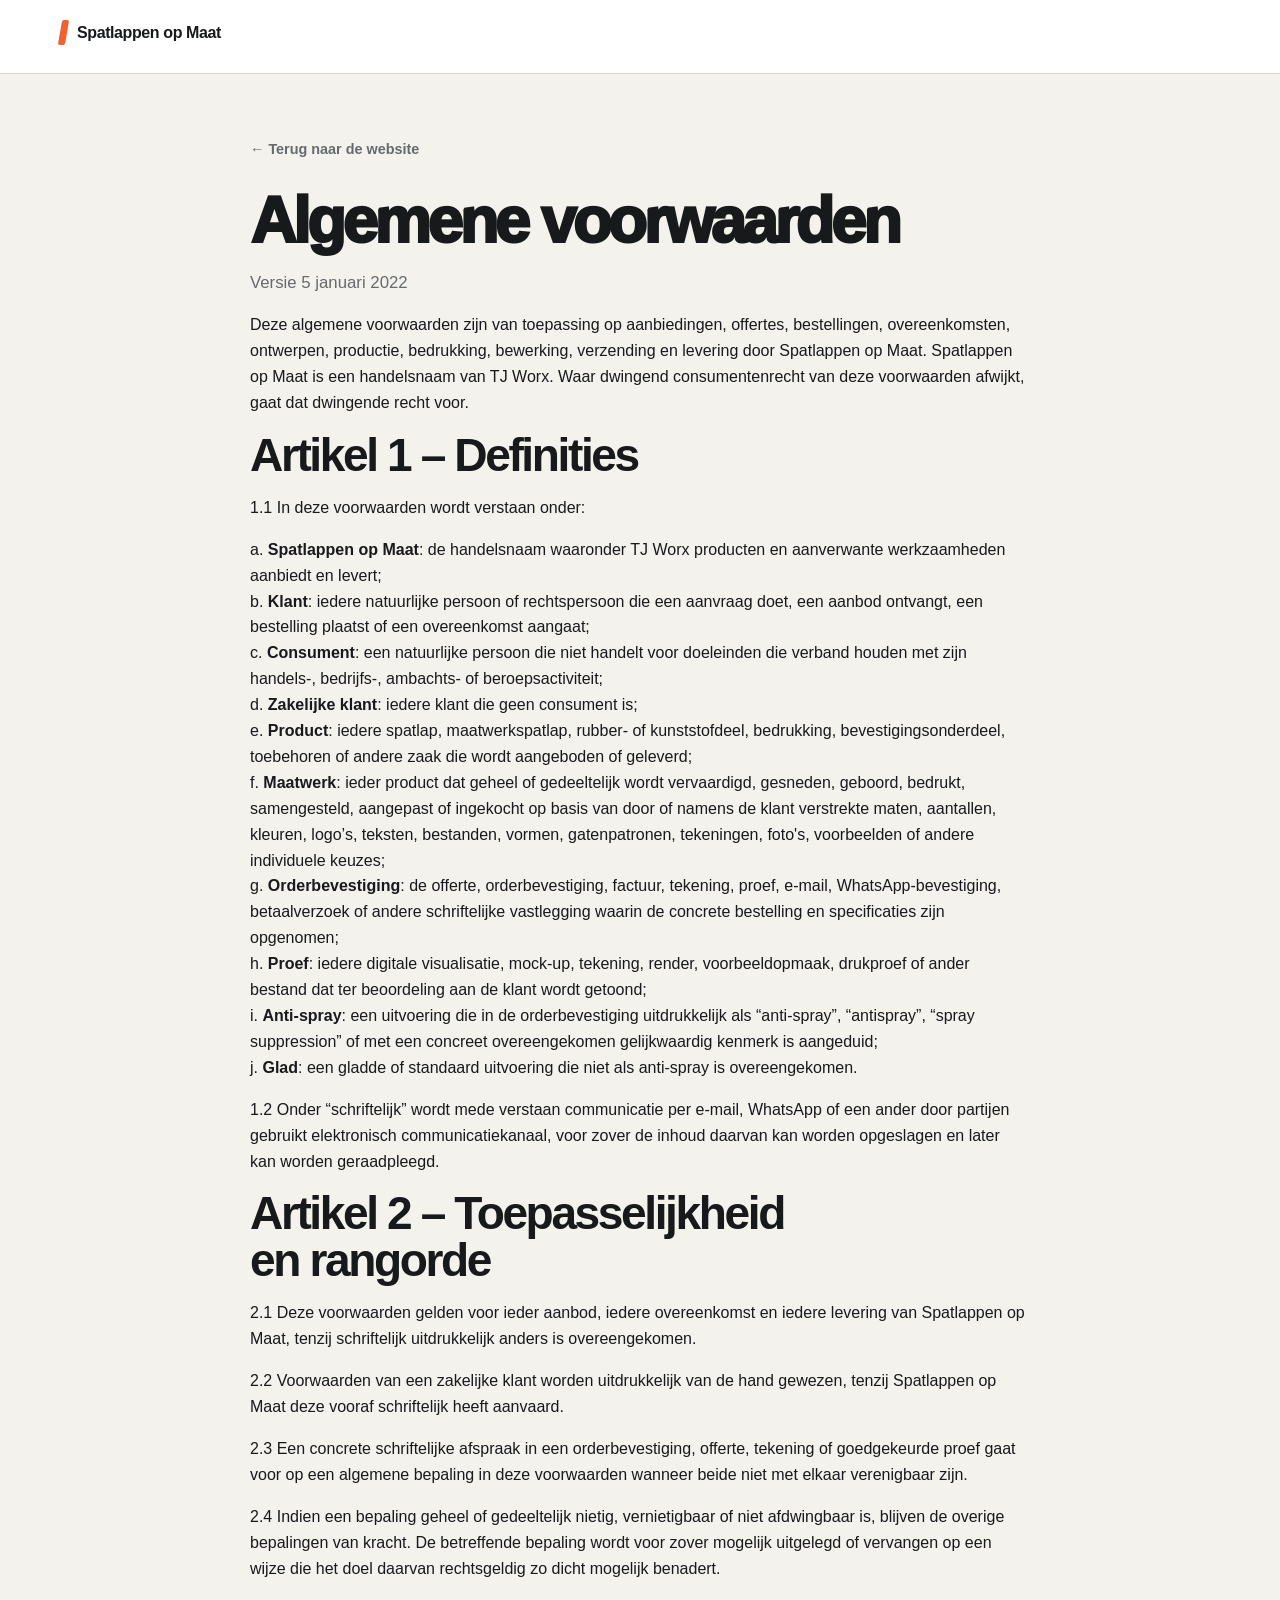
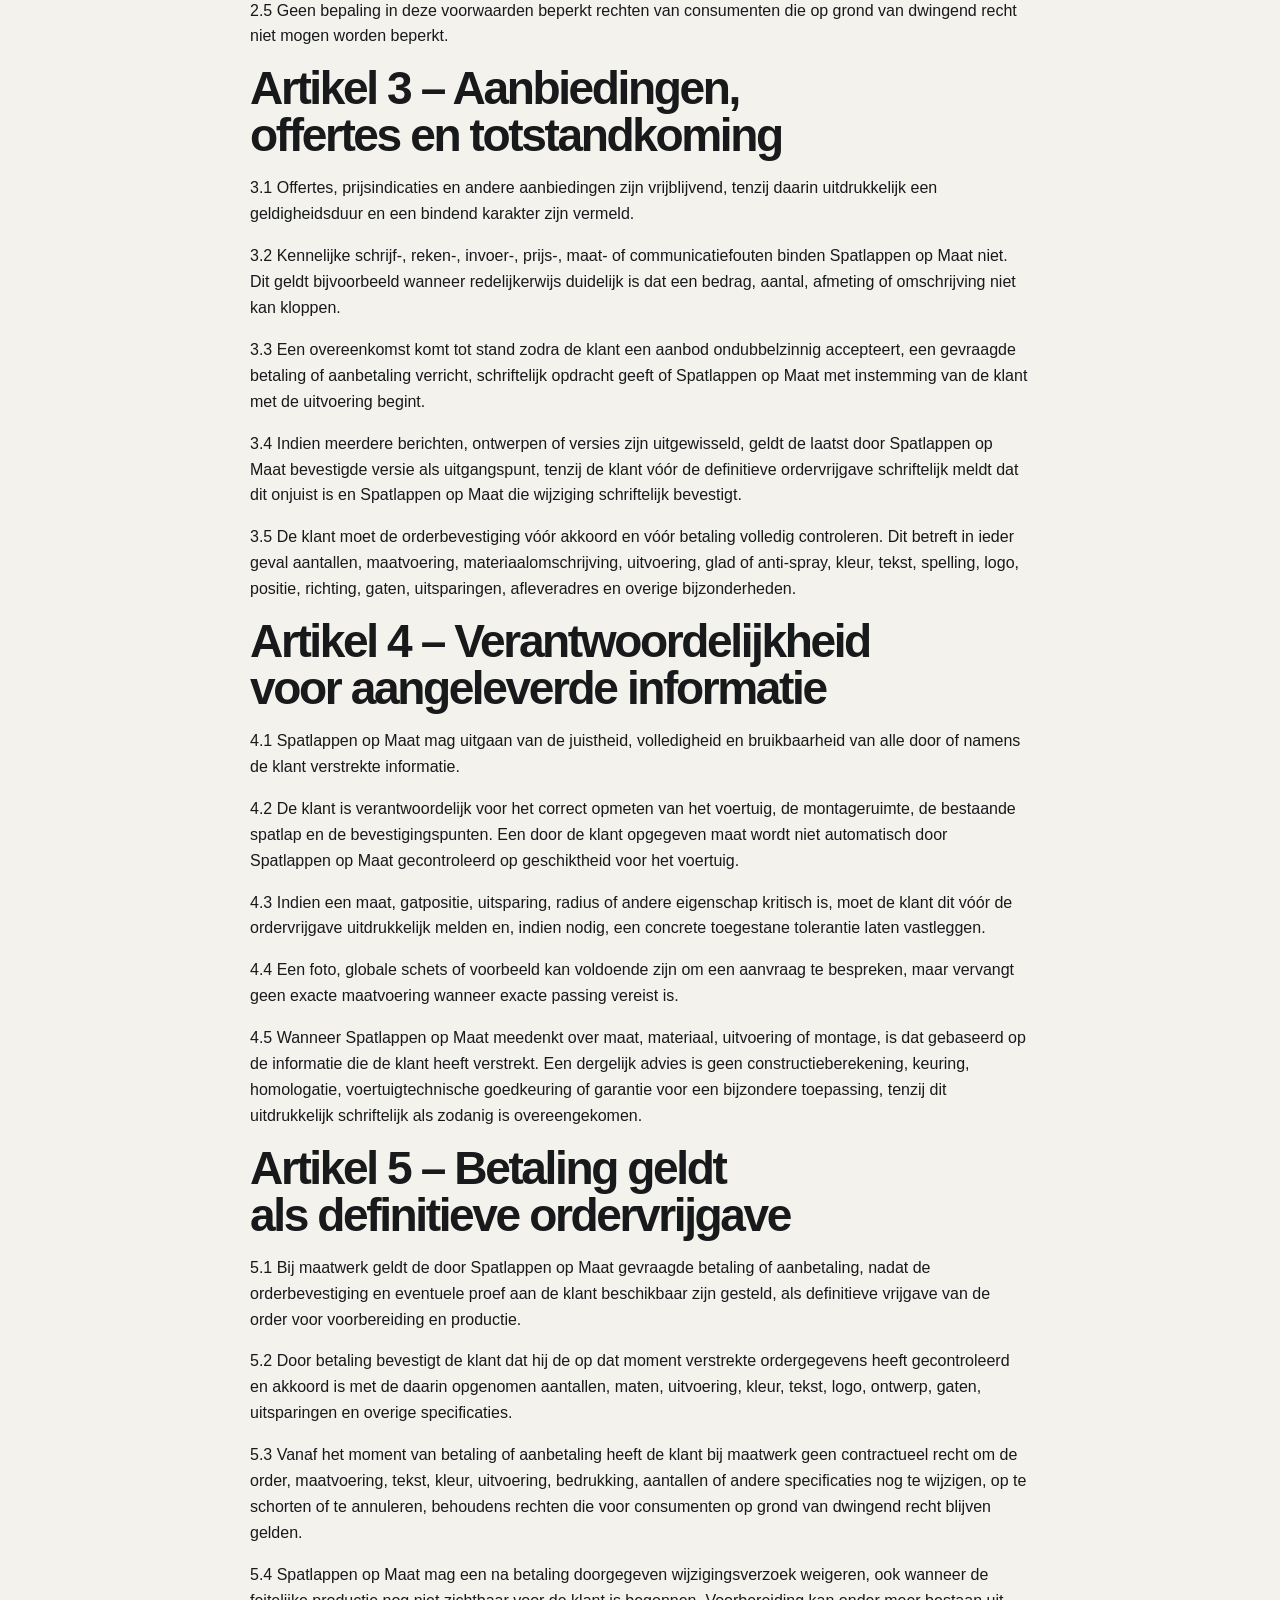
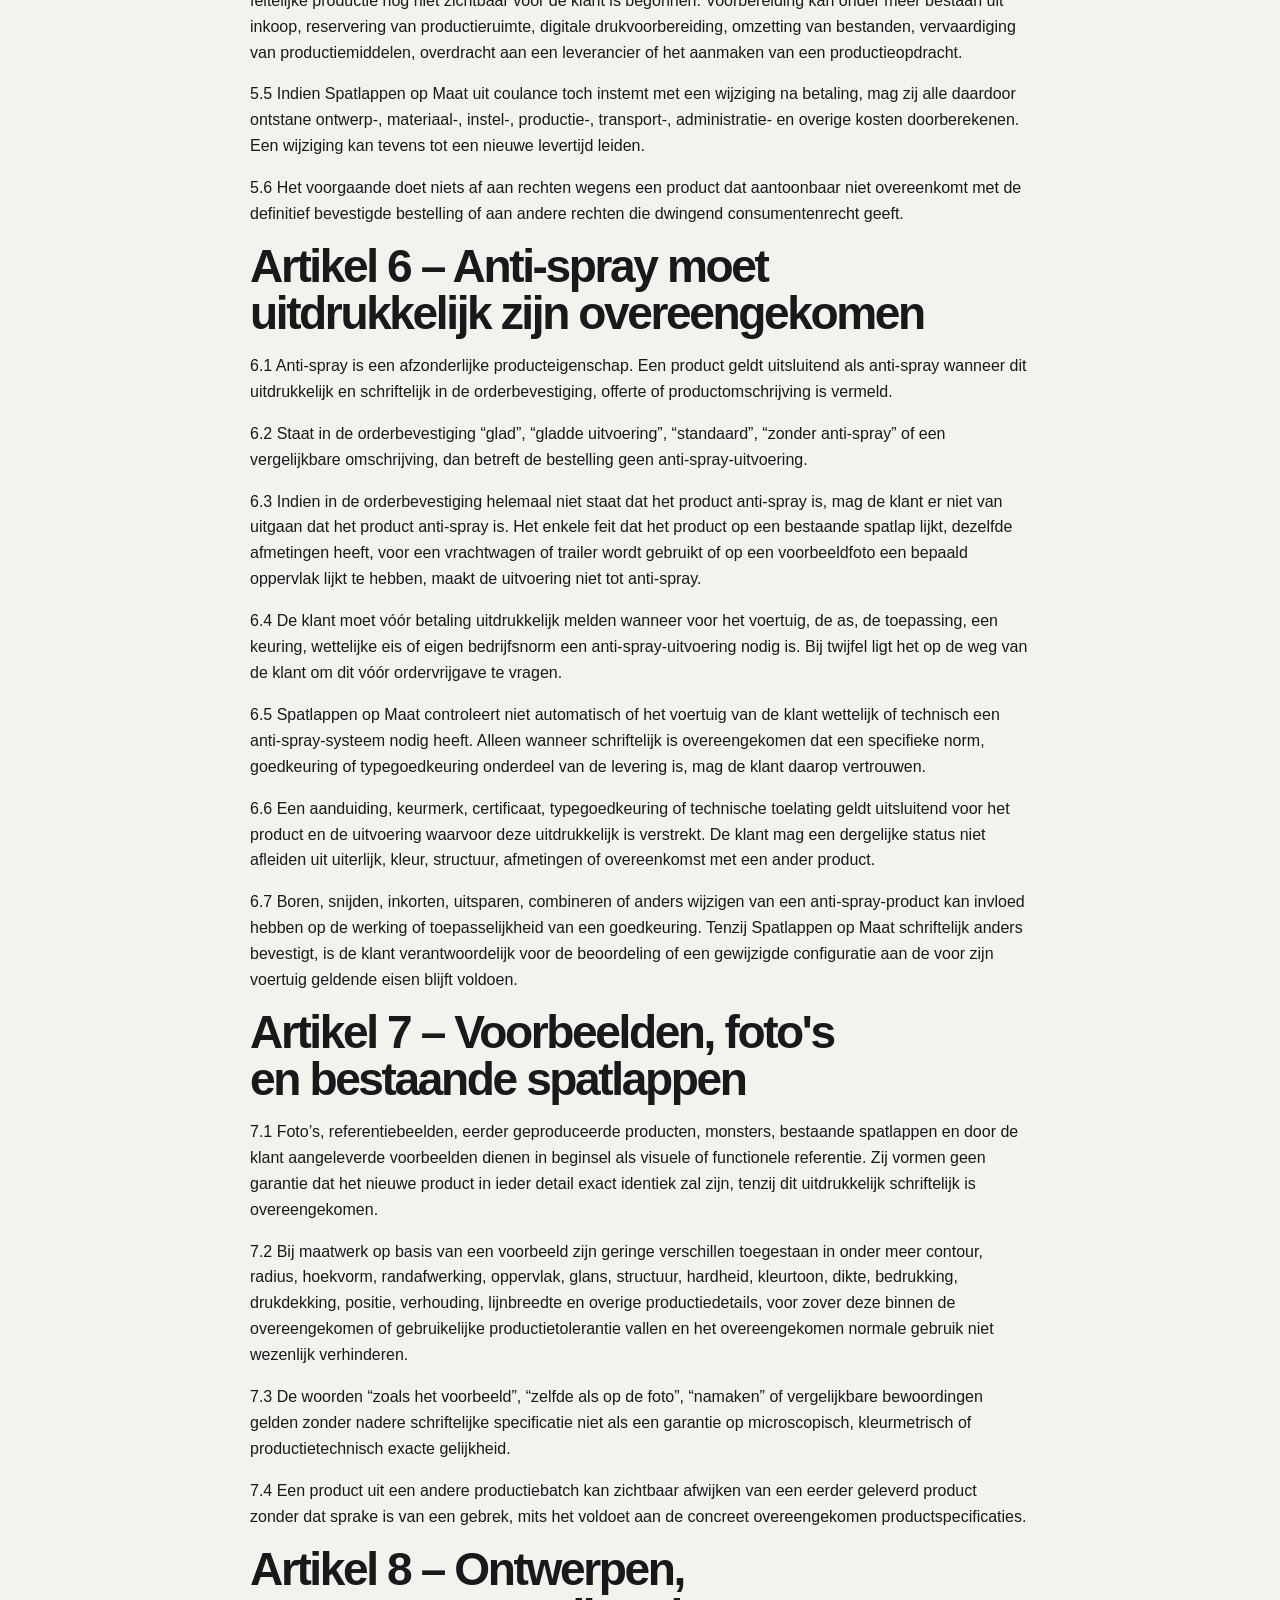
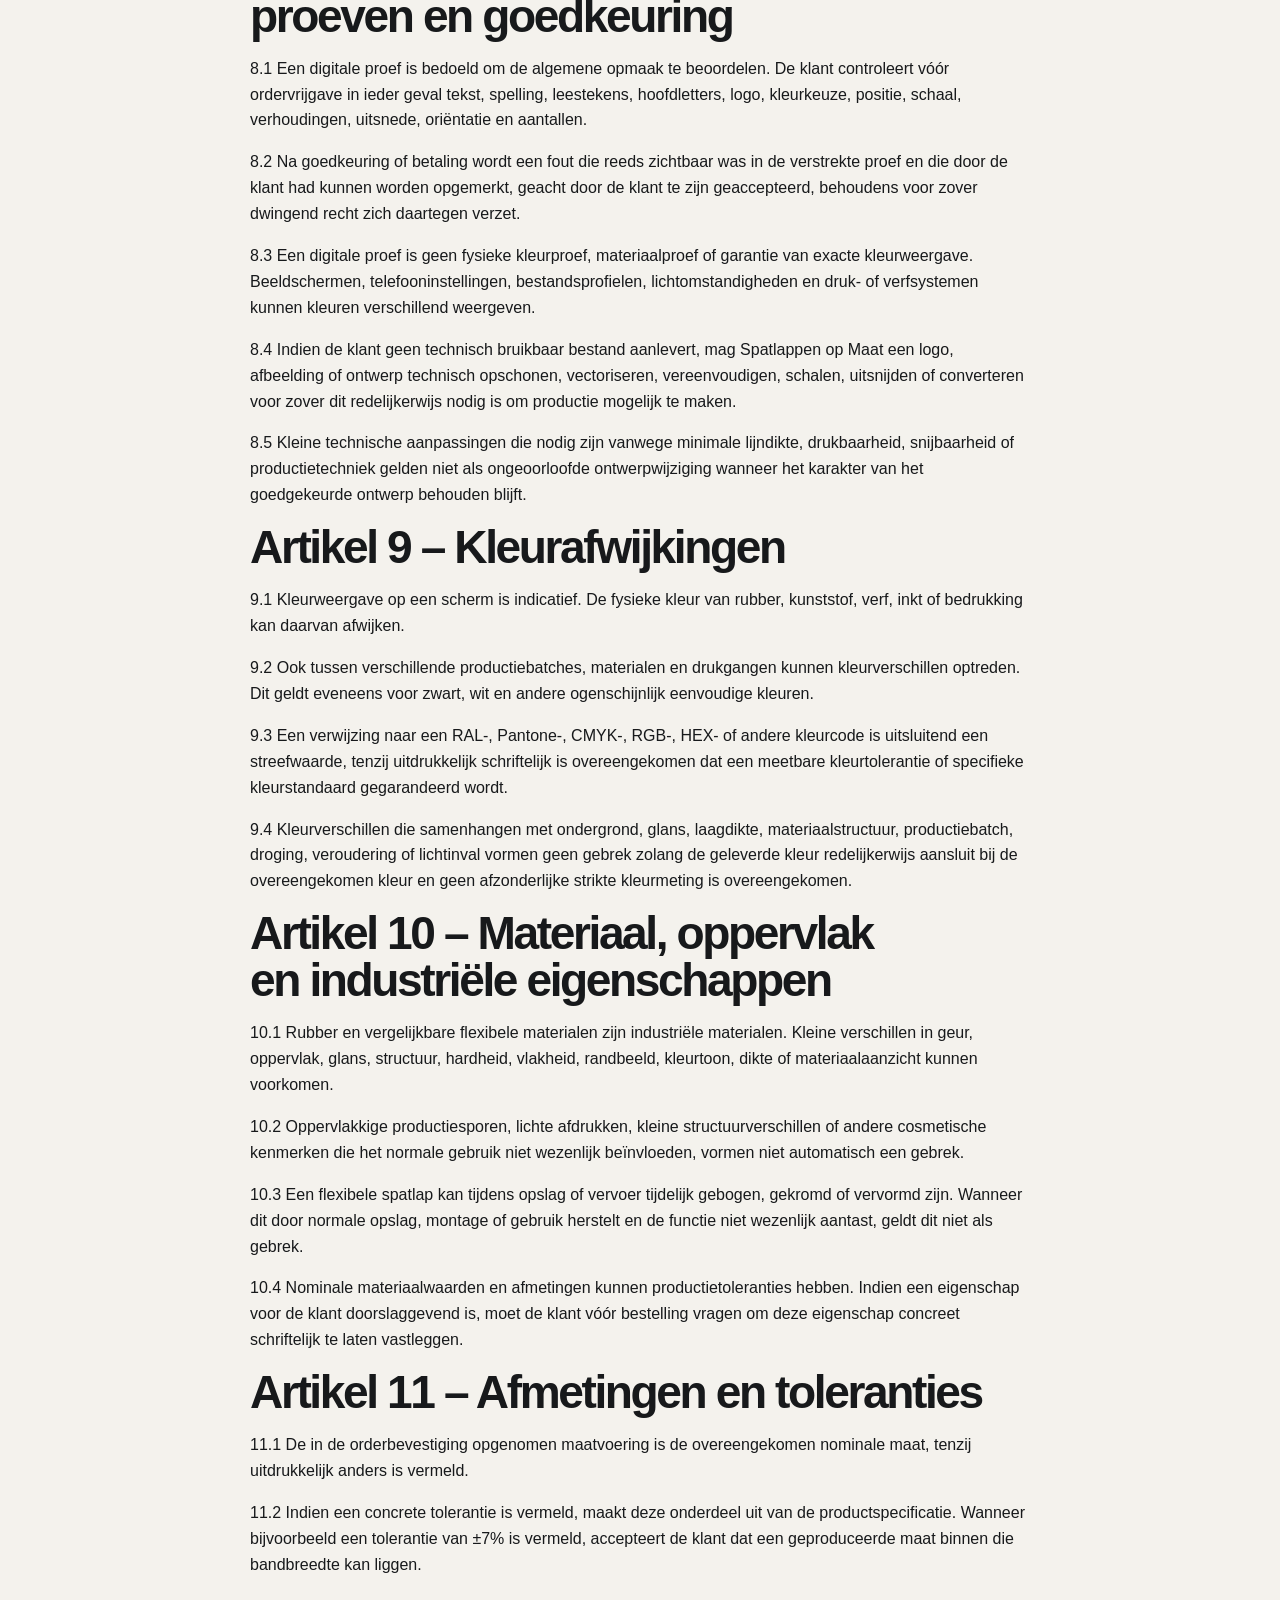
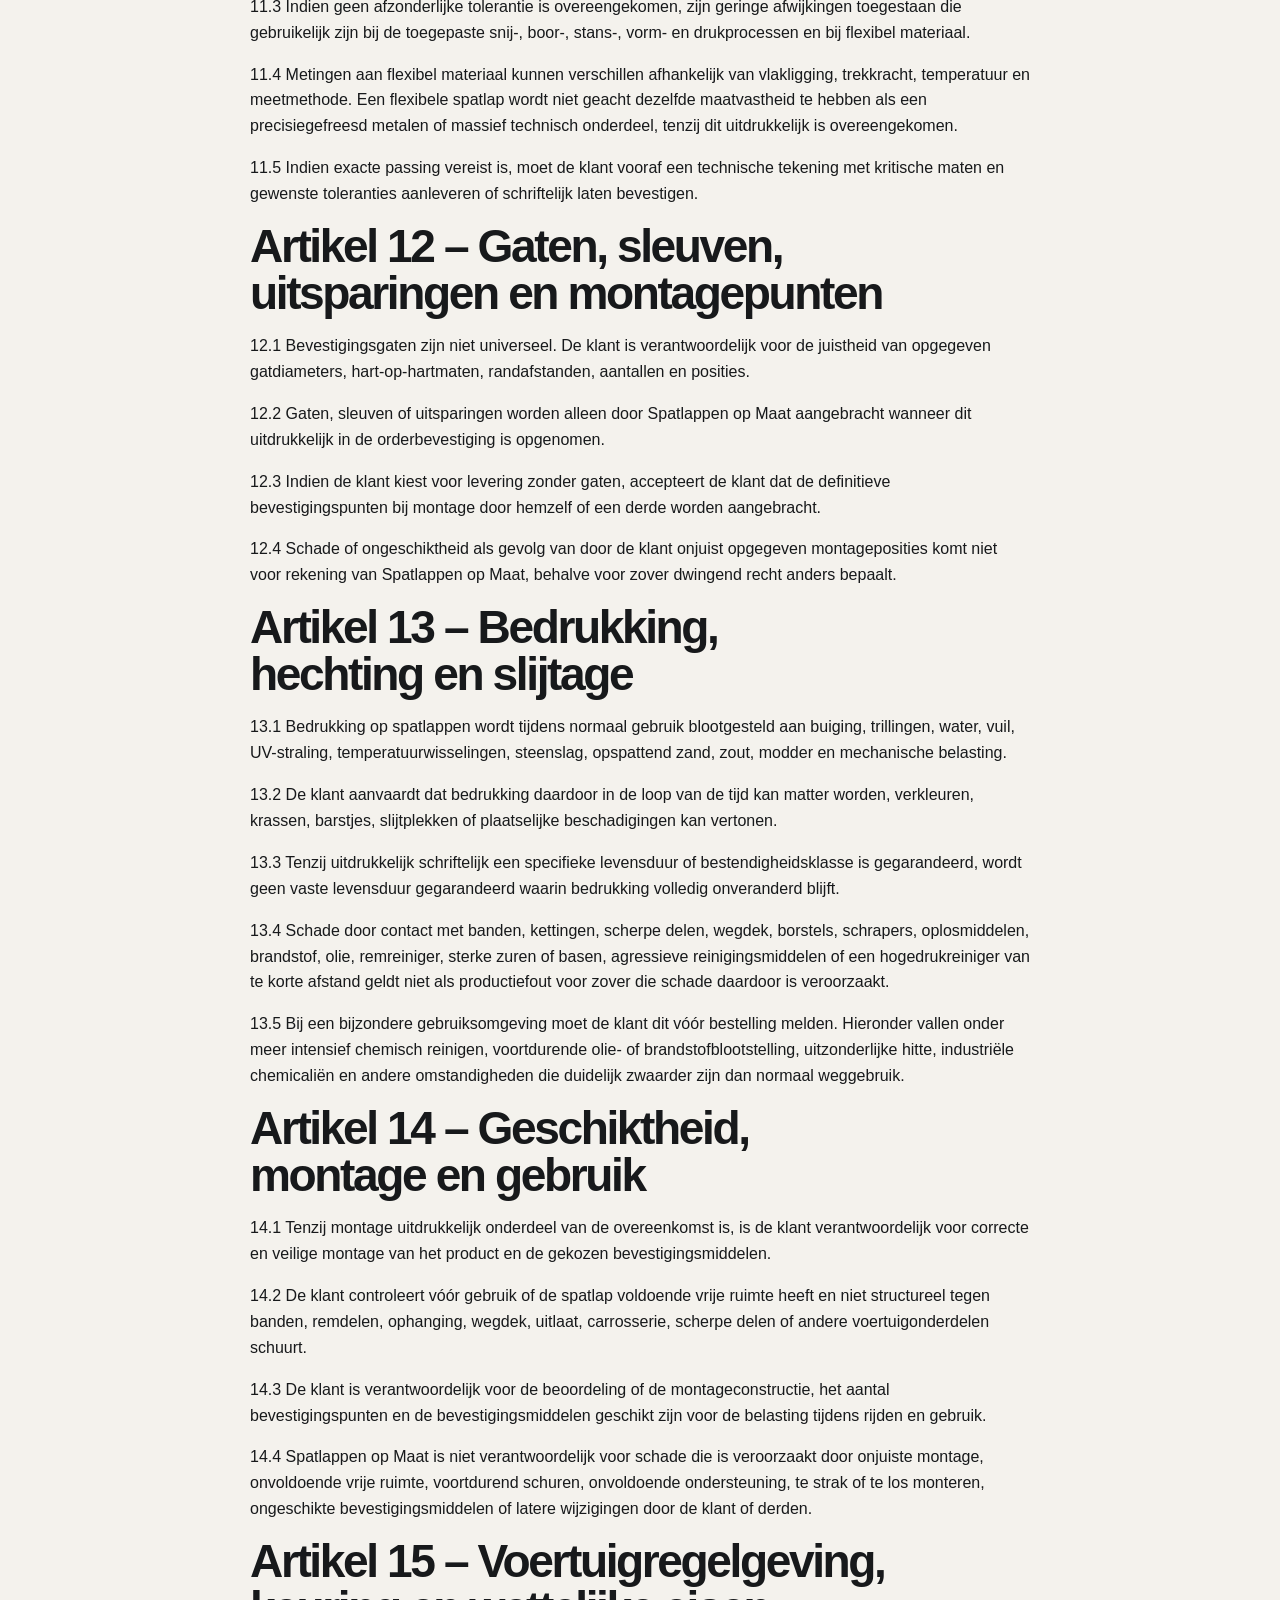
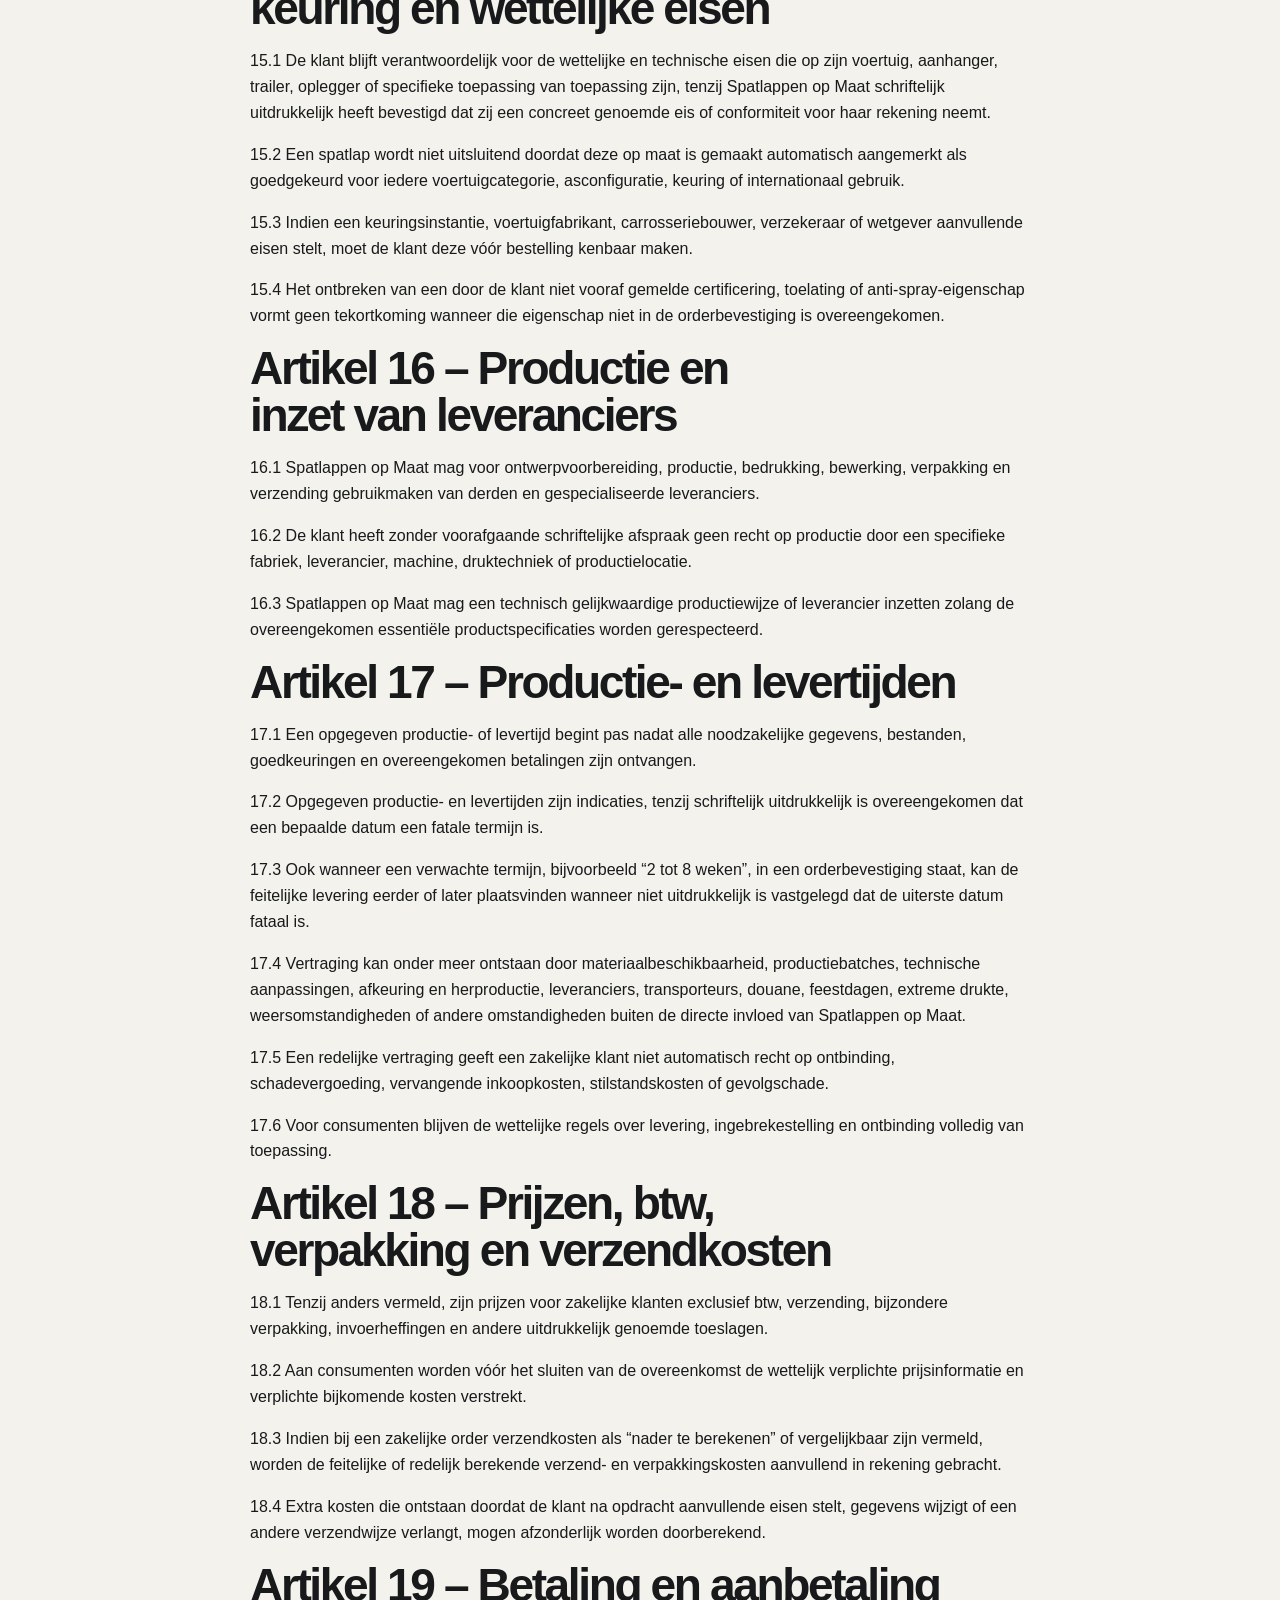
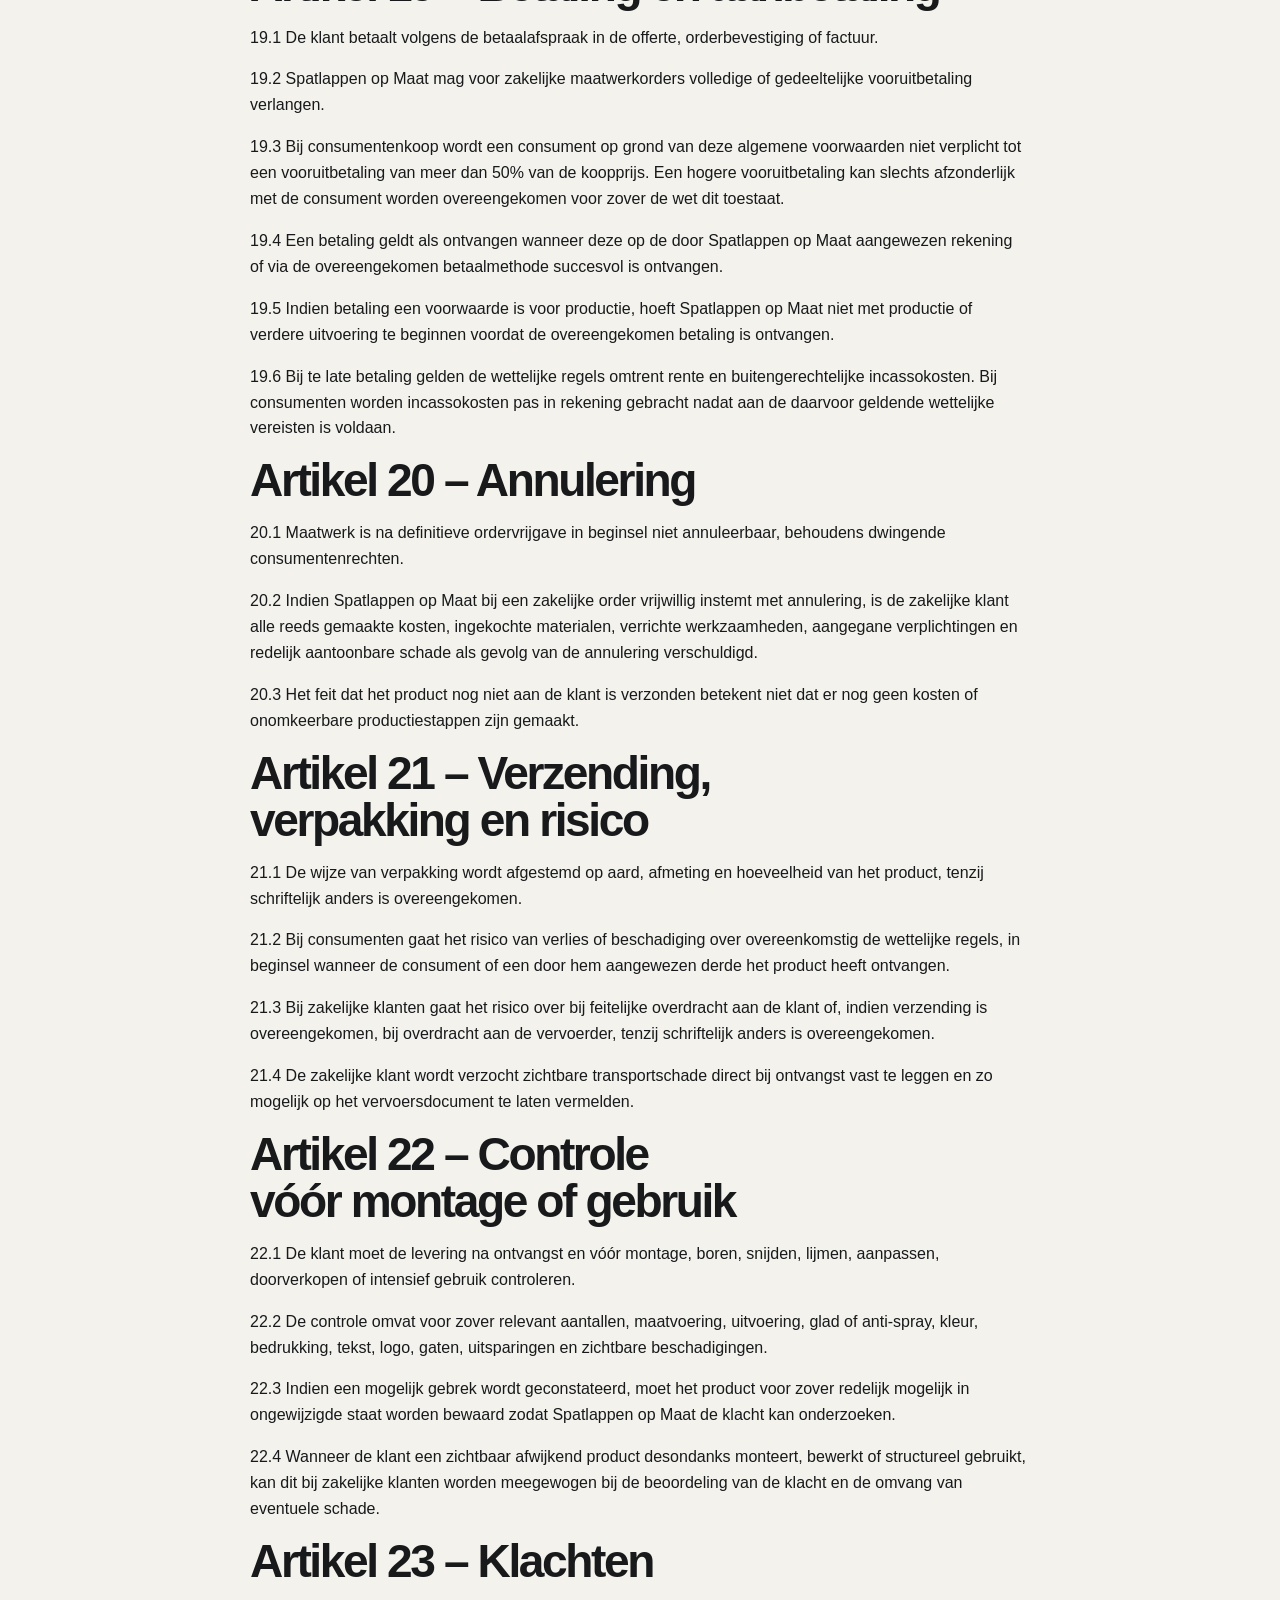
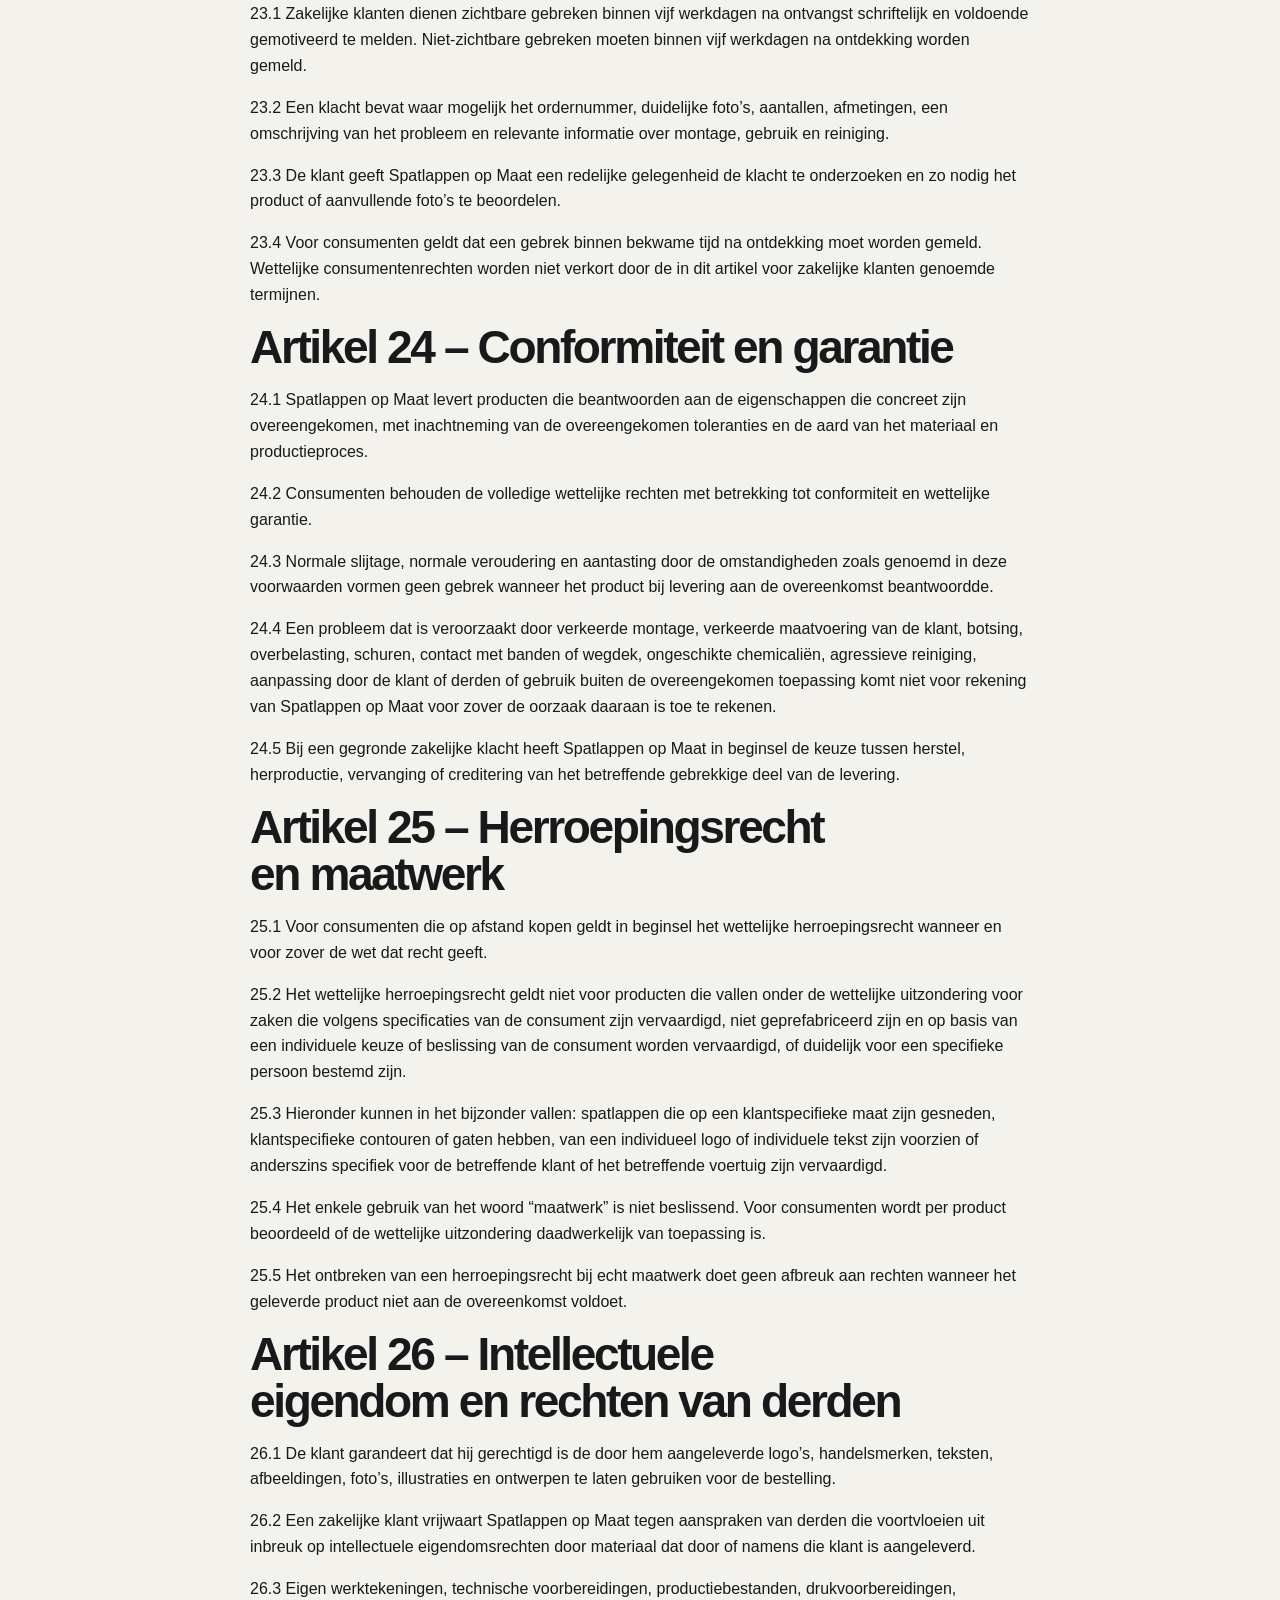
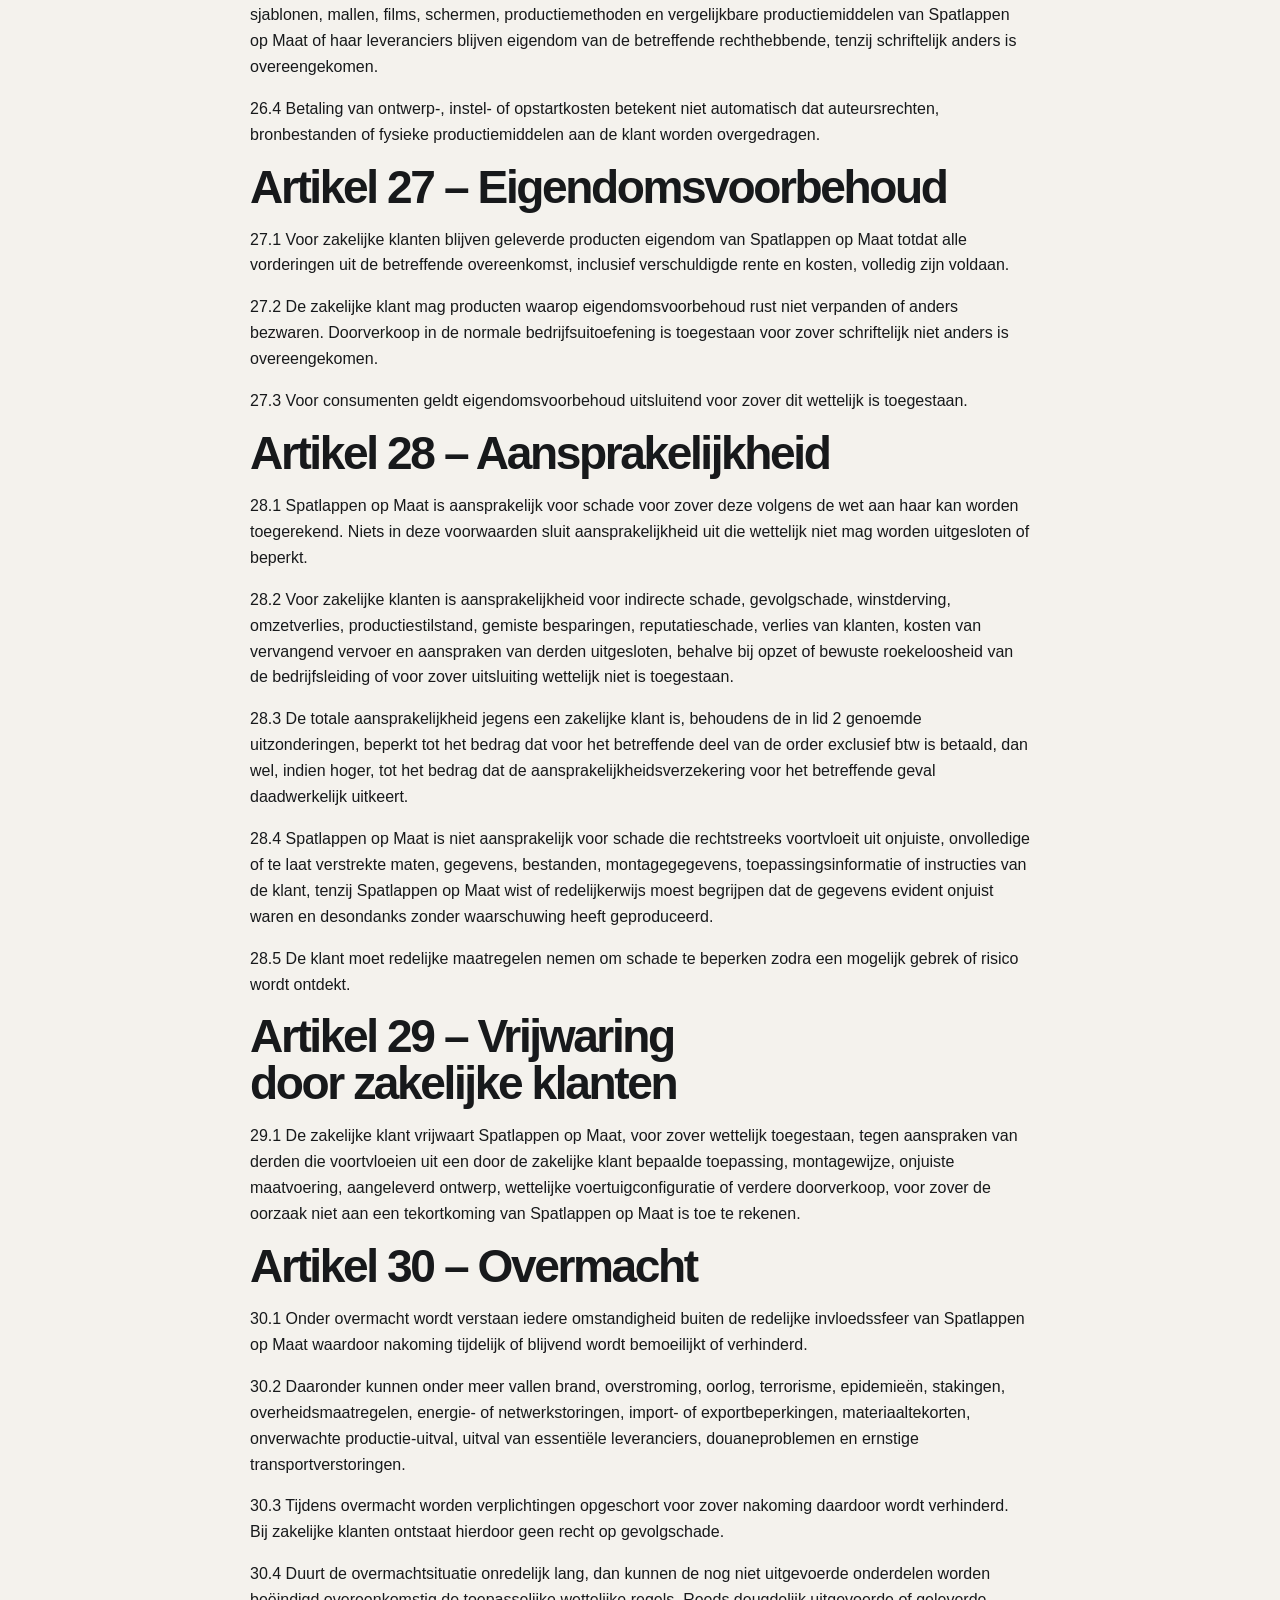
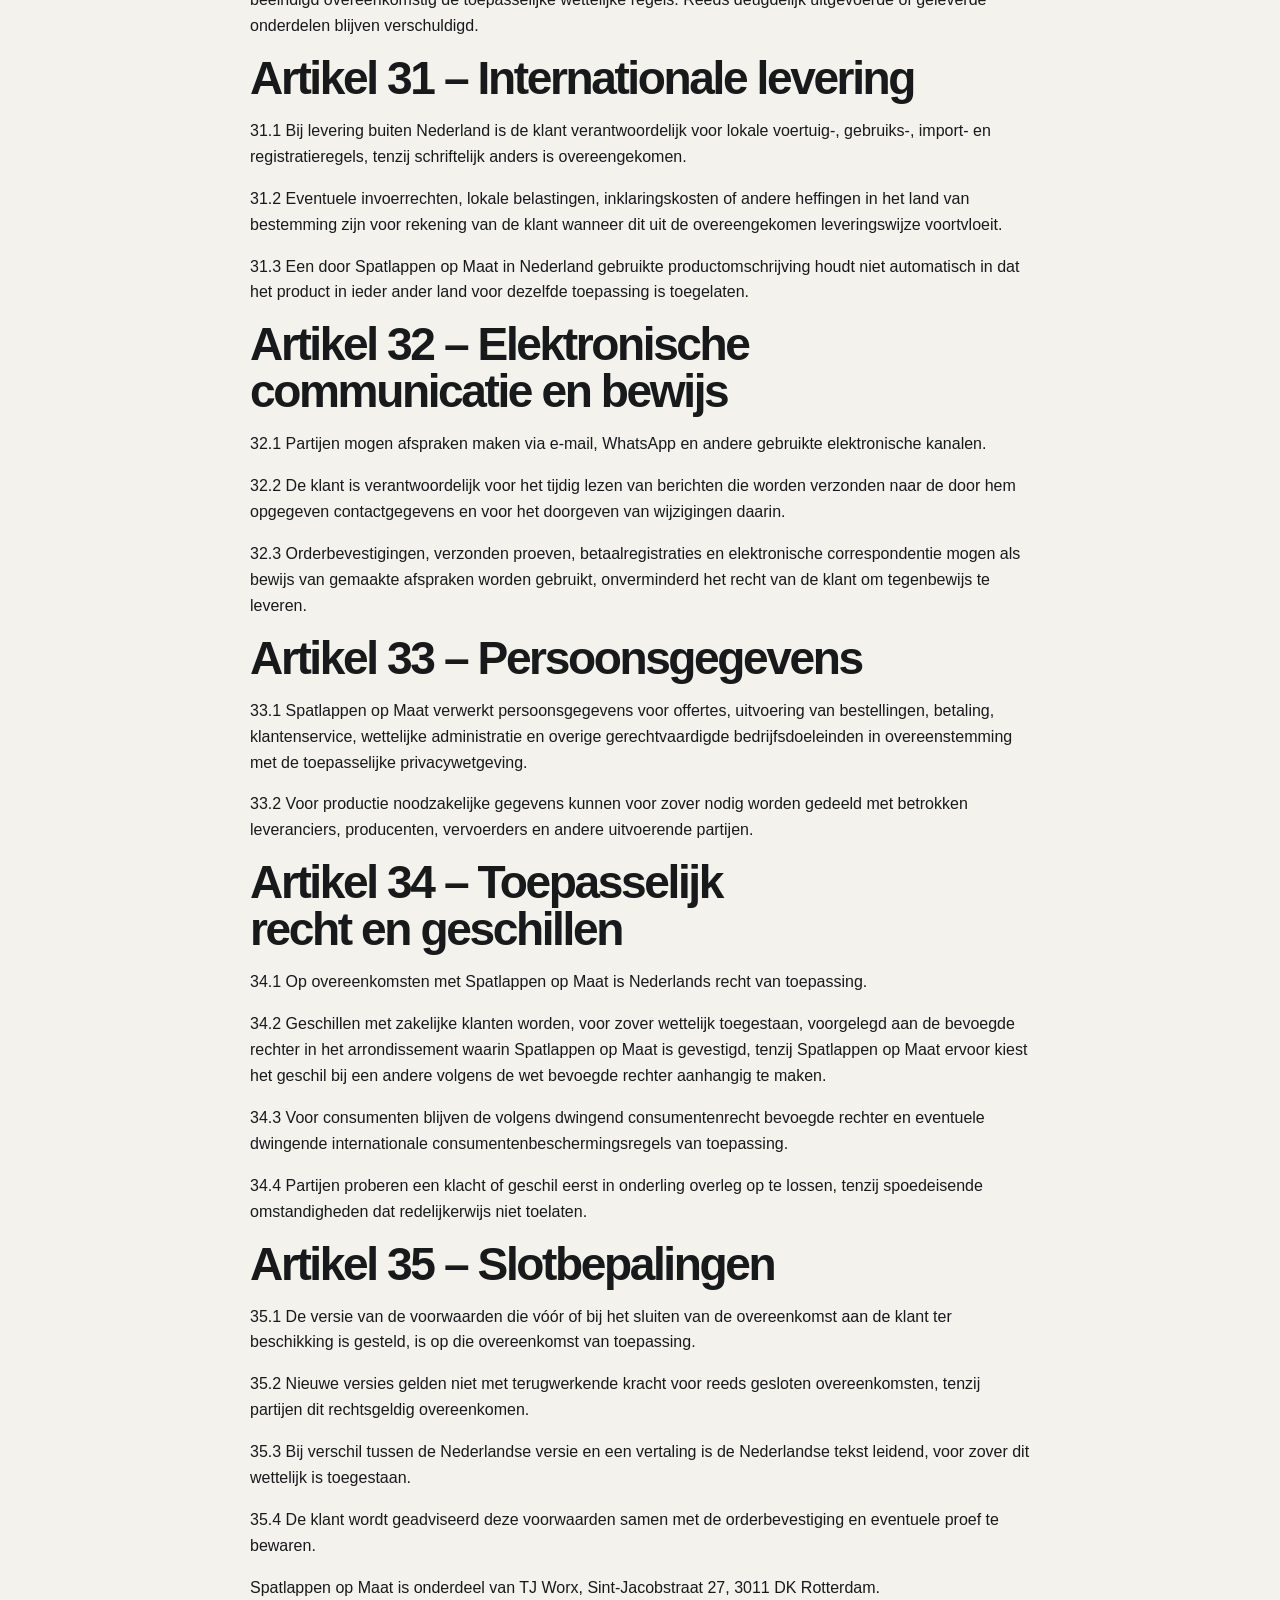
==== commit 799fdb5d: "Pas versiedatum algemene voorwaarden aan" ====
--- a/algemene-voorwaarden.html
+++ b/algemene-voorwaarden.html
@@ -25,7 +25,7 @@
     <a class="company-page-back" href="index.html">← Terug naar de website</a>
 
     <h1>Algemene voorwaarden</h1>
-    <p class="company-page-intro">Versie 7 oktober 2026</p>
+    <p class="company-page-intro">Versie 5 januari 2022</p>
 
     <div class="legal-copy">
       <p>
